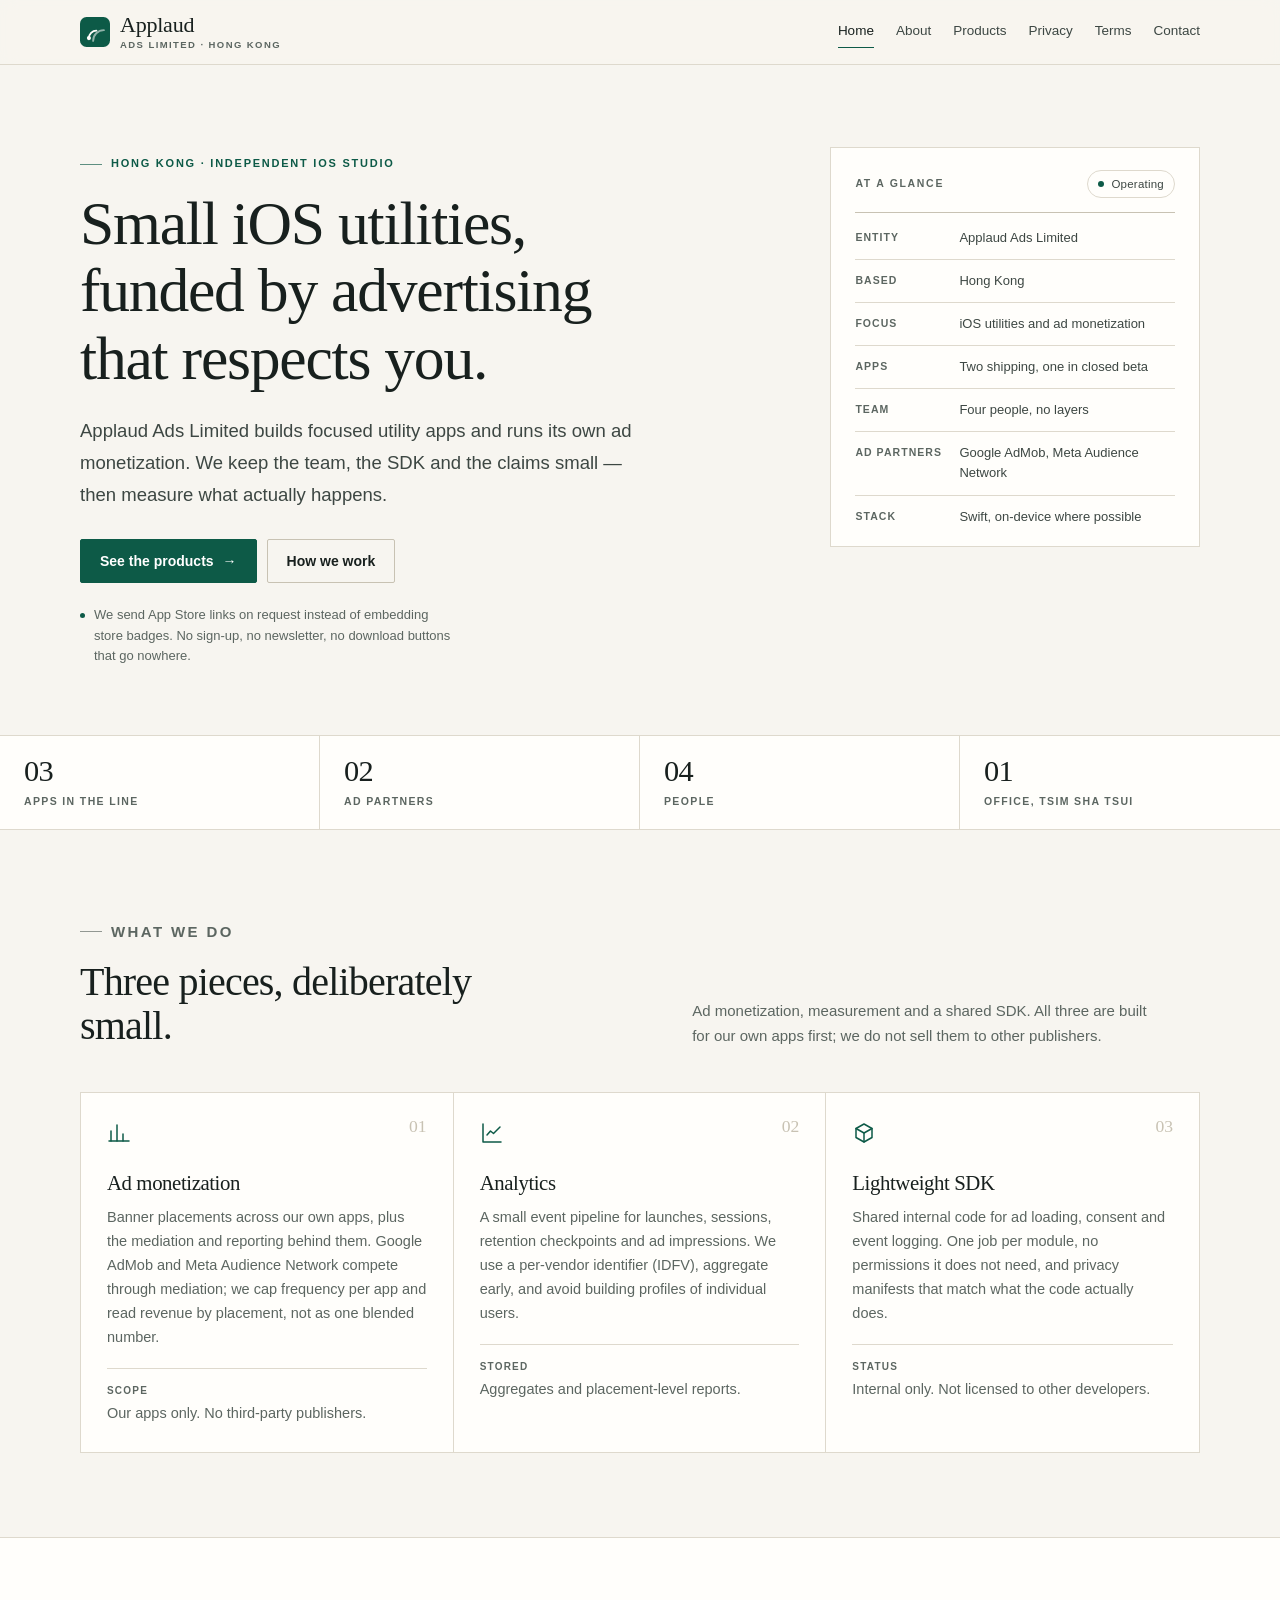
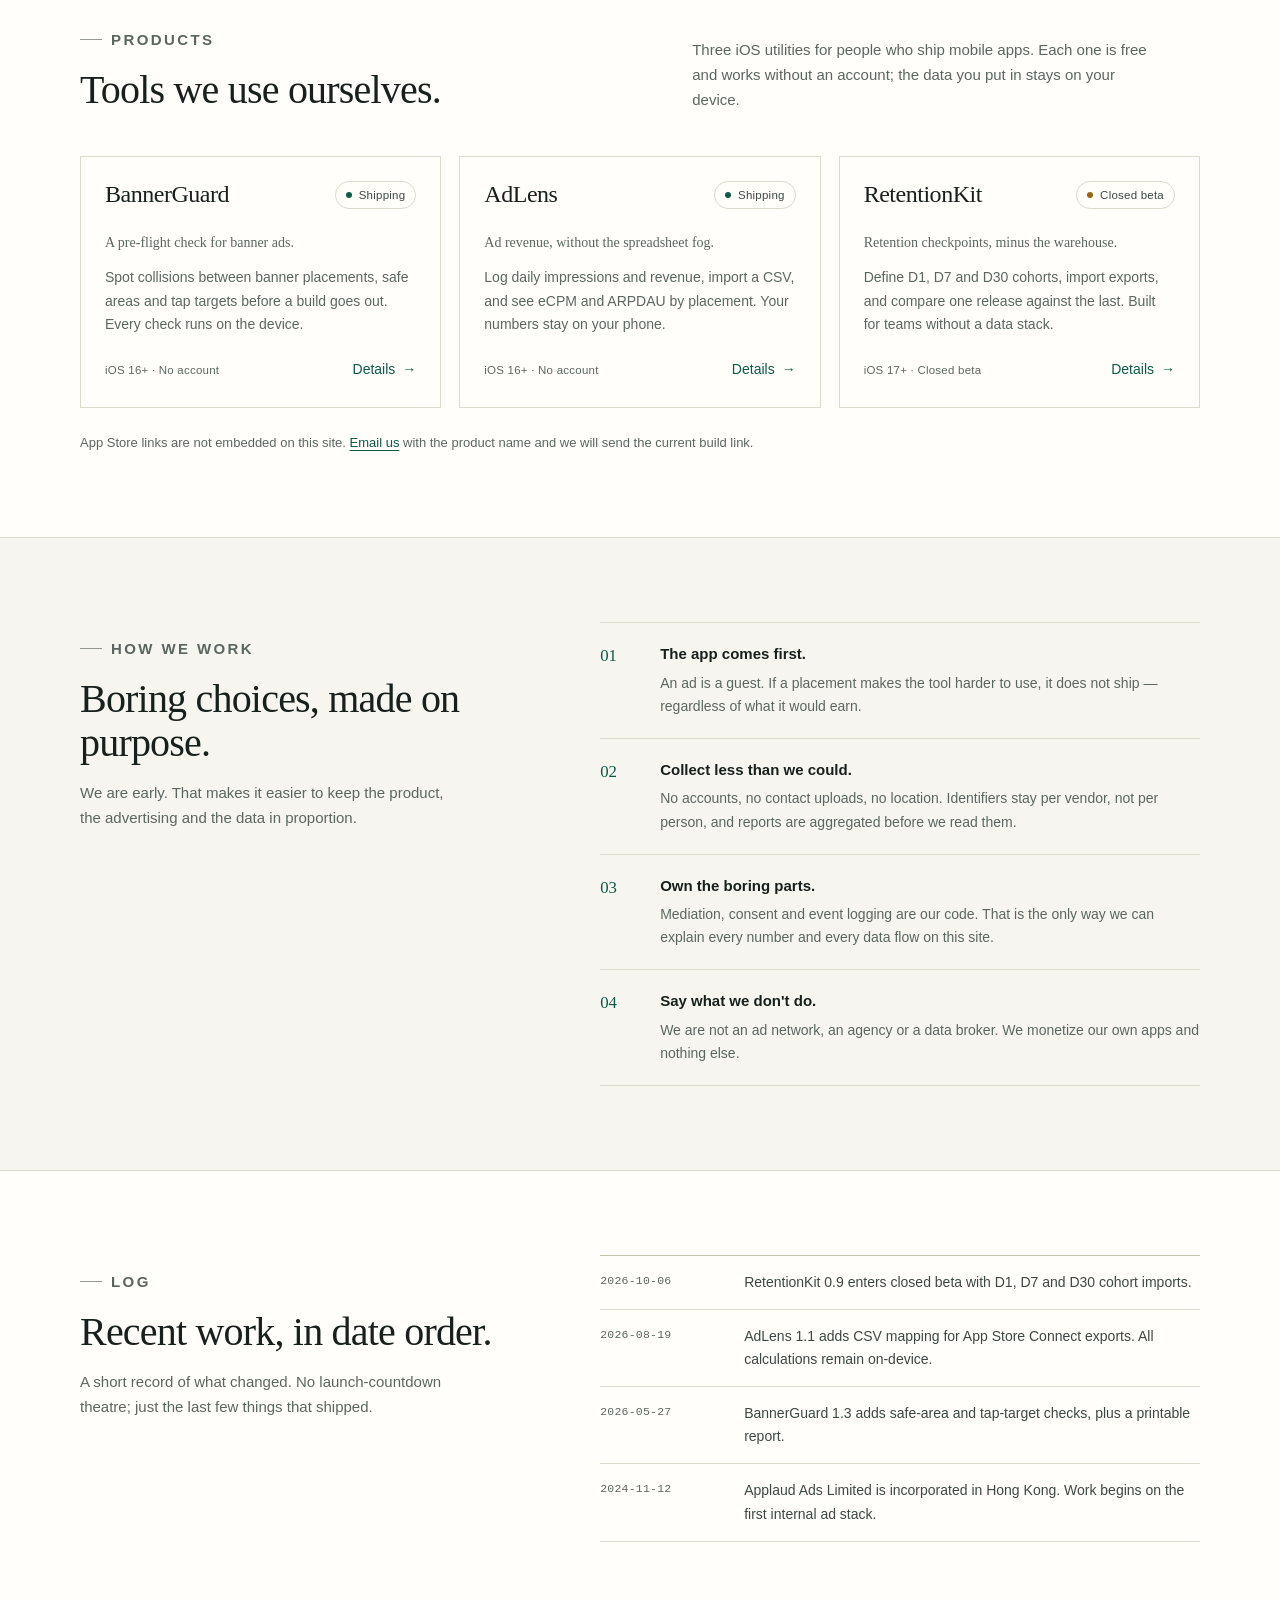
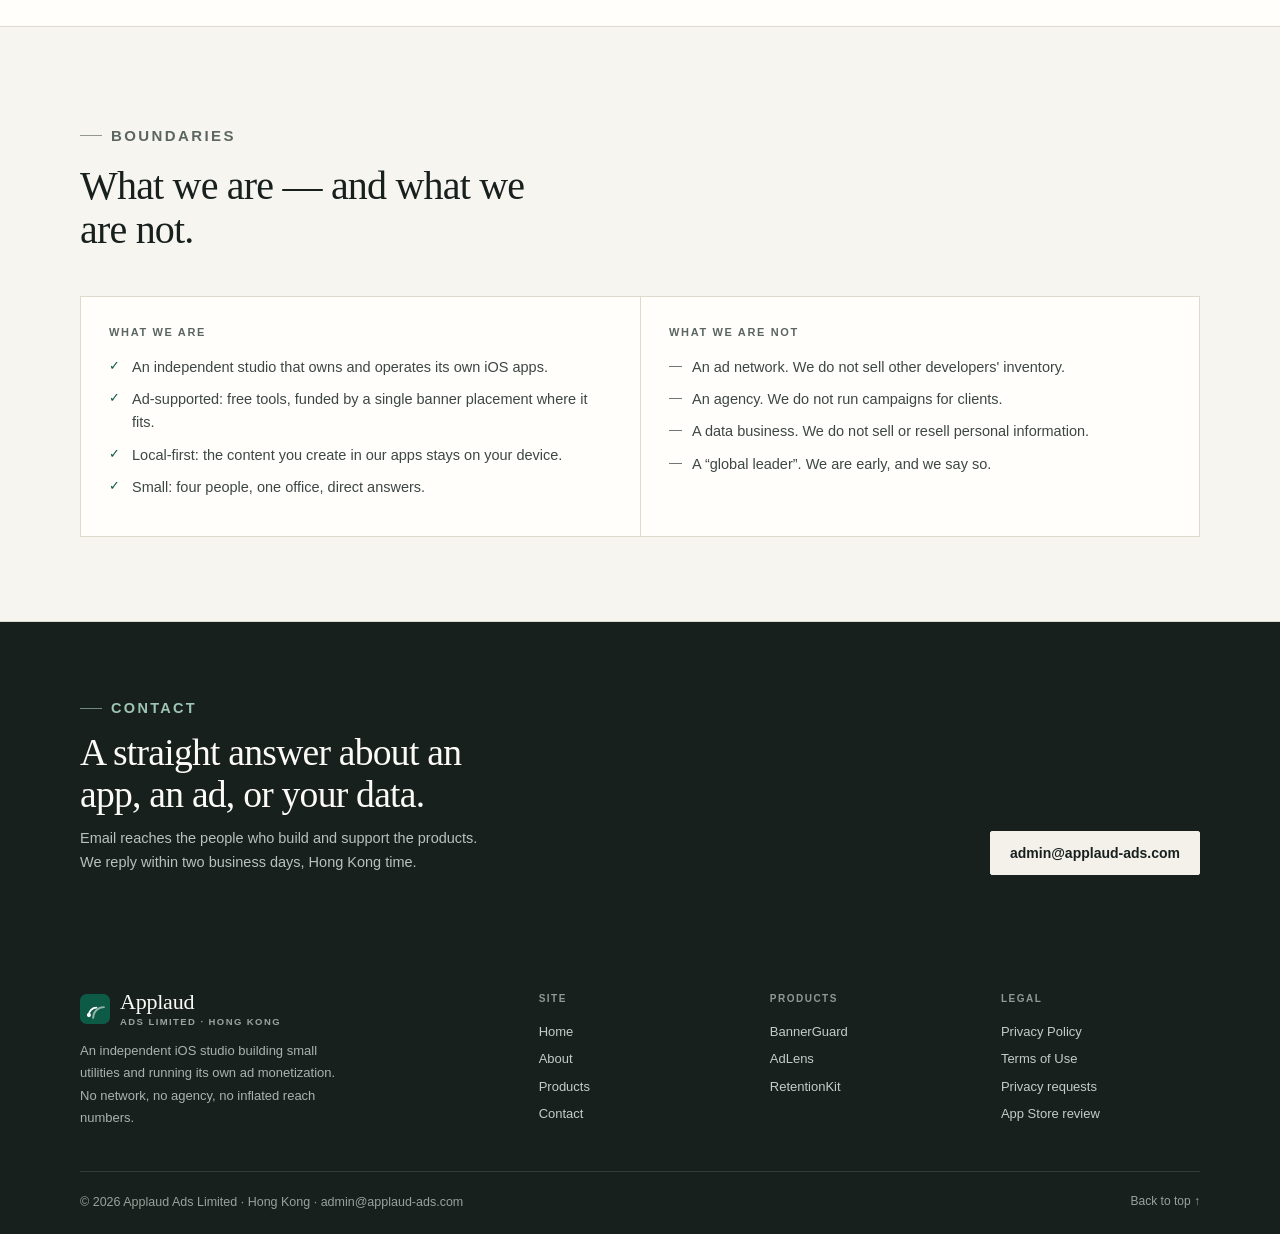
==== index.html @ 91d9319c "Add files via upload" ====
<!DOCTYPE html>
<html lang="en">
<head>
  <meta charset="utf-8">
  <meta name="viewport" content="width=device-width, initial-scale=1">
  <title>Applaud Ads Limited — Small iOS utilities, honest ad monetization</title>
  <meta name="description" content="Applaud Ads Limited is an independent iOS studio in Hong Kong. We build lightweight utility apps and run our own ad monetization with Google AdMob and Meta Audience Network.">
  <meta name="theme-color" content="#f7f5f0">
  <meta property="og:type" content="website">
  <meta property="og:site_name" content="Applaud Ads Limited">
  <meta property="og:title" content="Applaud Ads Limited — Small iOS utilities, honest ad monetization">
  <meta property="og:description" content="An independent iOS studio in Hong Kong. Small utility apps, our own ad stack, and claims we can back up.">
  <link rel="icon" href="assets/mark.svg" type="image/svg+xml">
  <link rel="stylesheet" href="assets/styles.css?v=20261018">
</head>
<body id="top">
  <a class="skip-link" href="#main">Skip to content</a>

  <header class="site-header">
    <div class="container header-inner">
      <a class="brand" href="index.html">
        <img src="assets/mark.svg" alt="" width="30" height="30">
        <span>
          <span class="brand-name">Applaud</span>
          <span class="brand-sub">Ads Limited · Hong Kong</span>
        </span>
      </a>
      <nav class="site-nav" aria-label="Primary">
        <a href="index.html" aria-current="page">Home</a>
        <a href="about.html">About</a>
        <a href="products.html">Products</a>
        <a href="privacy.html">Privacy</a>
        <a href="terms.html">Terms</a>
        <a href="contact.html">Contact</a>
      </nav>
    </div>
  </header>

  <main id="main">
    <section class="hero">
      <div class="container hero-grid">
        <div>
          <p class="eyebrow">Hong Kong · Independent iOS studio</p>
          <h1>Small iOS utilities, funded by advertising that respects you.</h1>
          <p class="lead">Applaud Ads Limited builds focused utility apps and runs its own ad monetization. We keep the team, the SDK and the claims small — then measure what actually happens.</p>
          <div class="btn-row">
            <a class="btn" href="products.html">See the products <span aria-hidden="true">→</span></a>
            <a class="btn btn--ghost" href="#approach">How we work</a>
          </div>
          <p class="hero-note">We send App Store links on request instead of embedding store badges. No sign-up, no newsletter, no download buttons that go nowhere.</p>
        </div>

        <aside class="fact-card" aria-labelledby="glance-title">
          <div class="fact-card-title">
            <h2 id="glance-title">At a glance</h2>
            <span class="status">Operating</span>
          </div>
          <dl class="fact-list">
            <div class="fact-row">
              <dt>Entity</dt>
              <dd>Applaud Ads Limited</dd>
            </div>
            <div class="fact-row">
              <dt>Based</dt>
              <dd>Hong Kong</dd>
            </div>
            <div class="fact-row">
              <dt>Focus</dt>
              <dd>iOS utilities and ad monetization</dd>
            </div>
            <div class="fact-row">
              <dt>Apps</dt>
              <dd>Two shipping, one in closed beta</dd>
            </div>
            <div class="fact-row">
              <dt>Team</dt>
              <dd>Four people, no layers</dd>
            </div>
            <div class="fact-row">
              <dt>Ad partners</dt>
              <dd>Google AdMob, Meta Audience Network</dd>
            </div>
            <div class="fact-row">
              <dt>Stack</dt>
              <dd>Swift, on-device where possible</dd>
            </div>
          </dl>
        </aside>
      </div>
    </section>

    <div class="stat-strip" aria-label="Company numbers">
      <div class="stat">
        <b>03</b>
        <span>Apps in the line</span>
      </div>
      <div class="stat">
        <b>02</b>
        <span>Ad partners</span>
      </div>
      <div class="stat">
        <b>04</b>
        <span>People</span>
      </div>
      <div class="stat">
        <b>01</b>
        <span>Office, Tsim Sha Tsui</span>
      </div>
    </div>

    <section class="section" id="what-we-do">
      <div class="container">
        <div class="section-head">
          <div>
            <p class="eyebrow">What we do</p>
            <h2>Three pieces, deliberately small.</h2>
          </div>
          <p>Ad monetization, measurement and a shared SDK. All three are built for our own apps first; we do not sell them to other publishers.</p>
        </div>

        <div class="card-grid">
          <article class="feature">
            <span class="feature-index" aria-hidden="true">01</span>
            <svg class="icon" viewBox="0 0 24 24" fill="none" stroke="currentColor" stroke-width="1.5" stroke-linecap="round" stroke-linejoin="round" aria-hidden="true">
              <path d="M4 20V10"></path>
              <path d="M10 20V4"></path>
              <path d="M16 20v-7"></path>
              <path d="M2 20h20"></path>
            </svg>
            <h3>Ad monetization</h3>
            <p>Banner placements across our own apps, plus the mediation and reporting behind them. Google AdMob and Meta Audience Network compete through mediation; we cap frequency per app and read revenue by placement, not as one blended number.</p>
            <p class="feature-meta"><span>Scope</span>Our apps only. No third-party publishers.</p>
          </article>

          <article class="feature">
            <span class="feature-index" aria-hidden="true">02</span>
            <svg class="icon" viewBox="0 0 24 24" fill="none" stroke="currentColor" stroke-width="1.5" stroke-linecap="round" stroke-linejoin="round" aria-hidden="true">
              <path d="M3 3v18h18"></path>
              <path d="m7 14 3.5-4 3 2.5L20 6"></path>
            </svg>
            <h3>Analytics</h3>
            <p>A small event pipeline for launches, sessions, retention checkpoints and ad impressions. We use a per-vendor identifier (IDFV), aggregate early, and avoid building profiles of individual users.</p>
            <p class="feature-meta"><span>Stored</span>Aggregates and placement-level reports.</p>
          </article>

          <article class="feature">
            <span class="feature-index" aria-hidden="true">03</span>
            <svg class="icon" viewBox="0 0 24 24" fill="none" stroke="currentColor" stroke-width="1.5" stroke-linecap="round" stroke-linejoin="round" aria-hidden="true">
              <path d="m12 3 8 4.5v9L12 21l-8-4.5v-9L12 3Z"></path>
              <path d="m4 7.5 8 4.5 8-4.5"></path>
              <path d="M12 12v9"></path>
            </svg>
            <h3>Lightweight SDK</h3>
            <p>Shared internal code for ad loading, consent and event logging. One job per module, no permissions it does not need, and privacy manifests that match what the code actually does.</p>
            <p class="feature-meta"><span>Status</span>Internal only. Not licensed to other developers.</p>
          </article>
        </div>
      </div>
    </section>

    <section class="section section--surface" id="products">
      <div class="container">
        <div class="section-head">
          <div>
            <p class="eyebrow">Products</p>
            <h2>Tools we use ourselves.</h2>
          </div>
          <p>Three iOS utilities for people who ship mobile apps. Each one is free and works without an account; the data you put in stays on your device.</p>
        </div>

        <div class="product-grid">
          <article class="product-card">
            <div class="product-top">
              <h3 class="product-name">BannerGuard</h3>
              <span class="status">Shipping</span>
            </div>
            <p class="product-tagline">A pre-flight check for banner ads.</p>
            <p>Spot collisions between banner placements, safe areas and tap targets before a build goes out. Every check runs on the device.</p>
            <div class="product-foot">
              <span class="product-spec">iOS 16+ · No account</span>
              <a class="text-link text-link--plain" href="products.html#banner-guard">Details</a>
            </div>
          </article>

          <article class="product-card">
            <div class="product-top">
              <h3 class="product-name">AdLens</h3>
              <span class="status">Shipping</span>
            </div>
            <p class="product-tagline">Ad revenue, without the spreadsheet fog.</p>
            <p>Log daily impressions and revenue, import a CSV, and see eCPM and ARPDAU by placement. Your numbers stay on your phone.</p>
            <div class="product-foot">
              <span class="product-spec">iOS 16+ · No account</span>
              <a class="text-link text-link--plain" href="products.html#adlens">Details</a>
            </div>
          </article>

          <article class="product-card">
            <div class="product-top">
              <h3 class="product-name">RetentionKit</h3>
              <span class="status status--warm">Closed beta</span>
            </div>
            <p class="product-tagline">Retention checkpoints, minus the warehouse.</p>
            <p>Define D1, D7 and D30 cohorts, import exports, and compare one release against the last. Built for teams without a data stack.</p>
            <div class="product-foot">
              <span class="product-spec">iOS 17+ · Closed beta</span>
              <a class="text-link text-link--plain" href="products.html#retentionkit">Details</a>
            </div>
          </article>
        </div>

        <p class="small muted mt-24">App Store links are not embedded on this site. <a href="contact.html">Email us</a> with the product name and we will send the current build link.</p>
      </div>
    </section>

    <section class="section" id="approach">
      <div class="container split">
        <div class="split-head">
          <p class="eyebrow">How we work</p>
          <h2>Boring choices, made on purpose.</h2>
          <p>We are early. That makes it easier to keep the product, the advertising and the data in proportion.</p>
        </div>

        <div>
          <div class="principle">
            <span class="principle-num" aria-hidden="true">01</span>
            <div>
              <h3>The app comes first.</h3>
              <p>An ad is a guest. If a placement makes the tool harder to use, it does not ship — regardless of what it would earn.</p>
            </div>
          </div>
          <div class="principle">
            <span class="principle-num" aria-hidden="true">02</span>
            <div>
              <h3>Collect less than we could.</h3>
              <p>No accounts, no contact uploads, no location. Identifiers stay per vendor, not per person, and reports are aggregated before we read them.</p>
            </div>
          </div>
          <div class="principle">
            <span class="principle-num" aria-hidden="true">03</span>
            <div>
              <h3>Own the boring parts.</h3>
              <p>Mediation, consent and event logging are our code. That is the only way we can explain every number and every data flow on this site.</p>
            </div>
          </div>
          <div class="principle">
            <span class="principle-num" aria-hidden="true">04</span>
            <div>
              <h3>Say what we don't do.</h3>
              <p>We are not an ad network, an agency or a data broker. We monetize our own apps and nothing else.</p>
            </div>
          </div>
        </div>
      </div>
    </section>

    <section class="section section--surface" id="log">
      <div class="container split">
        <div class="split-head">
          <p class="eyebrow">Log</p>
          <h2>Recent work, in date order.</h2>
          <p>A short record of what changed. No launch-countdown theatre; just the last few things that shipped.</p>
        </div>

        <div class="log">
          <div class="log-row">
            <span class="log-date">2026-10-06</span>
            <p>RetentionKit 0.9 enters closed beta with D1, D7 and D30 cohort imports.</p>
          </div>
          <div class="log-row">
            <span class="log-date">2026-08-19</span>
            <p>AdLens 1.1 adds CSV mapping for App Store Connect exports. All calculations remain on-device.</p>
          </div>
          <div class="log-row">
            <span class="log-date">2026-05-27</span>
            <p>BannerGuard 1.3 adds safe-area and tap-target checks, plus a printable report.</p>
          </div>
          <div class="log-row">
            <span class="log-date">2024-11-12</span>
            <p>Applaud Ads Limited is incorporated in Hong Kong. Work begins on the first internal ad stack.</p>
          </div>
        </div>
      </div>
    </section>

    <section class="section">
      <div class="container">
        <div class="section-head section-head--stack">
          <div>
            <p class="eyebrow">Boundaries</p>
            <h2>What we are — and what we are not.</h2>
          </div>
        </div>

        <div class="contrast">
          <div>
            <h2>What we are</h2>
            <ul class="check-list check-list--yes">
              <li>An independent studio that owns and operates its own iOS apps.</li>
              <li>Ad-supported: free tools, funded by a single banner placement where it fits.</li>
              <li>Local-first: the content you create in our apps stays on your device.</li>
              <li>Small: four people, one office, direct answers.</li>
            </ul>
          </div>
          <div>
            <h2>What we are not</h2>
            <ul class="check-list check-list--no">
              <li>An ad network. We do not sell other developers' inventory.</li>
              <li>An agency. We do not run campaigns for clients.</li>
              <li>A data business. We do not sell or resell personal information.</li>
              <li>A “global leader”. We are early, and we say so.</li>
            </ul>
          </div>
        </div>
      </div>
    </section>

    <section class="cta-band">
      <div class="container cta-band-inner">
        <div>
          <p class="eyebrow">Contact</p>
          <h2>A straight answer about an app, an ad, or your data.</h2>
          <p>Email reaches the people who build and support the products. We reply within two business days, Hong Kong time.</p>
        </div>
        <div class="btn-row">
          <a class="btn" href="mailto:admin@applaud-ads.com">admin@applaud-ads.com</a>
        </div>
      </div>
    </section>
  </main>

  <footer class="site-footer">
    <div class="container">
      <div class="footer-grid">
        <div class="footer-brand">
          <a class="brand" href="index.html">
            <img src="assets/mark.svg" alt="" width="30" height="30">
            <span>
              <span class="brand-name">Applaud</span>
              <span class="brand-sub">Ads Limited · Hong Kong</span>
            </span>
          </a>
          <p>An independent iOS studio building small utilities and running its own ad monetization. No network, no agency, no inflated reach numbers.</p>
        </div>
        <div class="footer-col">
          <h2>Site</h2>
          <a href="index.html">Home</a>
          <a href="about.html">About</a>
          <a href="products.html">Products</a>
          <a href="contact.html">Contact</a>
        </div>
        <div class="footer-col">
          <h2>Products</h2>
          <a href="products.html#banner-guard">BannerGuard</a>
          <a href="products.html#adlens">AdLens</a>
          <a href="products.html#retentionkit">RetentionKit</a>
        </div>
        <div class="footer-col">
          <h2>Legal</h2>
          <a href="privacy.html">Privacy Policy</a>
          <a href="terms.html">Terms of Use</a>
          <a href="contact.html#privacy-requests">Privacy requests</a>
          <a href="contact.html#app-review">App Store review</a>
        </div>
      </div>
      <div class="footer-bottom">
        <p>© 2026 Applaud Ads Limited · Hong Kong · admin@applaud-ads.com</p>
        <a class="back-top" href="#top">Back to top</a>
      </div>
    </div>
  </footer>
</body>
</html>
---- assets/styles.css ----
/* ==========================================================================
   Applaud Ads Limited — static site stylesheet
   Plain CSS. No framework, no JavaScript, no external requests.
   Light editorial theme: warm paper, ink text, one green accent.
   ========================================================================== */

:root {
  --paper: #f7f5f0;
  --paper-2: #efebe2;
  --surface: #fffefb;
  --ink: #18201e;
  --ink-2: #3d4743;
  --muted: #5c6661;
  --line: #ded9cd;
  --line-strong: #c8c2b3;
  --accent: #0d5a47;
  --accent-deep: #08402f;
  --accent-wash: #e8f0eb;
  --warm: #9a6414;
  --max: 1120px;
  --sans: ui-sans-serif, -apple-system, BlinkMacSystemFont, "Segoe UI", Roboto,
    "Helvetica Neue", Arial, "Noto Sans", sans-serif;
  --serif: "Iowan Old Style", "Palatino Linotype", Palatino, "Book Antiqua",
    Georgia, "Times New Roman", serif;
}

*,
*::before,
*::after {
  box-sizing: border-box;
}

html {
  scroll-behavior: smooth;
  -webkit-text-size-adjust: 100%;
  color-scheme: light;
}

body {
  margin: 0;
  background: var(--paper);
  color: var(--ink);
  font-family: var(--sans);
  font-size: 16px;
  line-height: 1.65;
  -webkit-font-smoothing: antialiased;
  -moz-osx-font-smoothing: grayscale;
}

::selection {
  background: var(--accent);
  color: #fff;
}

img,
svg {
  max-width: 100%;
}

h1,
h2,
h3,
h4 {
  font-family: var(--serif);
  font-weight: 400;
  letter-spacing: -0.02em;
  line-height: 1.1;
  margin: 0;
}

h1 {
  font-size: clamp(2.35rem, 5.2vw, 3.85rem);
  max-width: 18ch;
}

h2 {
  font-size: clamp(1.7rem, 3.2vw, 2.5rem);
  max-width: 24ch;
}

h3 {
  font-size: 1.3rem;
  line-height: 1.3;
}

h4 {
  font-size: 1.05rem;
  line-height: 1.4;
}

p {
  margin: 0;
}

a {
  color: var(--accent);
  text-decoration-thickness: 1px;
  text-underline-offset: 3px;
}

a:hover {
  color: var(--accent-deep);
}

ul,
ol {
  margin: 0;
  padding: 0;
}

address {
  font-style: normal;
}

:focus-visible {
  outline: 2px solid var(--accent);
  outline-offset: 3px;
  border-radius: 2px;
}

[id] {
  scroll-margin-top: 96px;
}

/* Layout ------------------------------------------------------------------ */

.container {
  width: min(calc(100% - 40px), var(--max));
  margin-inline: auto;
}

.narrow {
  max-width: 760px;
}

.section {
  padding-block: clamp(48px, 7vw, 84px);
  border-bottom: 1px solid var(--line);
}

.section--flush {
  padding-block: 0;
}

.section--surface {
  background: var(--surface);
}

.section--wash {
  background: var(--accent-wash);
}

.section-head {
  display: grid;
  grid-template-columns: minmax(0, 1fr) minmax(0, 0.9fr);
  gap: 24px 48px;
  align-items: end;
  margin-bottom: clamp(28px, 4vw, 44px);
}

.section-head p {
  color: var(--muted);
  font-size: 15px;
  max-width: 56ch;
}

.section-head--stack {
  display: block;
}

.section-head--stack p {
  margin-top: 14px;
}

.eyebrow {
  display: inline-flex;
  align-items: center;
  gap: 9px;
  margin-bottom: 18px;
  color: var(--accent);
  font-family: var(--sans);
  font-size: 11px;
  font-weight: 600;
  letter-spacing: 0.16em;
  line-height: 1.4;
  text-transform: uppercase;
}

.eyebrow::before {
  content: "";
  width: 22px;
  height: 1px;
  background: currentColor;
  opacity: 0.65;
  flex: none;
}

.lead {
  font-size: clamp(1.02rem, 1.6vw, 1.16rem);
  line-height: 1.72;
  color: var(--ink-2);
}

.muted {
  color: var(--muted);
}

.small {
  font-size: 13px;
}

.mono {
  font-family: ui-monospace, SFMono-Regular, "SF Mono", Consolas,
    "Liberation Mono", monospace;
  font-size: 0.92em;
}

.skip-link {
  position: absolute;
  left: 16px;
  top: -60px;
  z-index: 100;
  padding: 10px 14px;
  background: var(--ink);
  color: #fff;
  font-size: 13px;
  text-decoration: none;
  transition: top 0.15s ease;
}

.skip-link:focus {
  top: 12px;
  color: #fff;
}

/* Buttons & links --------------------------------------------------------- */

.btn {
  display: inline-flex;
  align-items: center;
  justify-content: center;
  gap: 9px;
  min-height: 44px;
  padding: 10px 19px;
  border: 1px solid var(--accent);
  border-radius: 2px;
  background: var(--accent);
  color: #fff;
  font-size: 14px;
  font-weight: 600;
  line-height: 1.3;
  text-decoration: none;
  transition: background 0.18s ease, border-color 0.18s ease,
    color 0.18s ease;
}

.btn:hover {
  background: var(--accent-deep);
  border-color: var(--accent-deep);
  color: #fff;
}

.btn--ghost {
  background: transparent;
  border-color: var(--line-strong);
  color: var(--ink);
}

.btn--ghost:hover {
  background: var(--surface);
  border-color: var(--ink);
  color: var(--ink);
}

.btn-row {
  display: flex;
  flex-wrap: wrap;
  gap: 10px;
}

.text-link {
  display: inline-flex;
  align-items: center;
  gap: 7px;
  font-size: 14px;
  font-weight: 600;
  text-decoration: none;
  border-bottom: 1px solid color-mix(in srgb, var(--accent) 35%, transparent);
  padding-bottom: 2px;
}

.text-link::after {
  content: "\2192";
  transition: transform 0.18s ease;
}

.text-link:hover::after {
  transform: translateX(3px);
}

.text-link--plain {
  border-bottom: 0;
  font-weight: 500;
}

/* Header ------------------------------------------------------------------ */

.site-header {
  position: sticky;
  top: 0;
  z-index: 50;
  background: rgba(247, 245, 240, 0.96);
  border-bottom: 1px solid var(--line);
}

@supports (backdrop-filter: blur(8px)) {
  .site-header {
    background: rgba(247, 245, 240, 0.88);
    backdrop-filter: saturate(140%) blur(8px);
  }
}

.header-inner {
  display: flex;
  align-items: center;
  justify-content: space-between;
  gap: 24px;
  padding-block: 14px;
}

.brand {
  display: inline-flex;
  align-items: center;
  gap: 10px;
  color: var(--ink);
  text-decoration: none;
  flex: none;
}

.brand:hover {
  color: var(--ink);
}

.brand img {
  display: block;
  width: 30px;
  height: 30px;
}

.brand-name {
  display: block;
  font-family: var(--serif);
  font-size: 22px;
  letter-spacing: -0.01em;
  line-height: 1;
}

.brand-sub {
  display: block;
  margin-top: 4px;
  color: var(--muted);
  font-size: 9.5px;
  font-weight: 600;
  letter-spacing: 0.15em;
  line-height: 1;
  text-transform: uppercase;
}

.site-nav {
  display: flex;
  flex-wrap: wrap;
  justify-content: flex-end;
  gap: 2px 22px;
}

.site-nav a {
  padding: 6px 0;
  border-bottom: 1px solid transparent;
  color: var(--ink-2);
  font-size: 13.5px;
  line-height: 1.4;
  text-decoration: none;
}

.site-nav a:hover {
  color: var(--accent);
}

.site-nav a[aria-current="page"] {
  color: var(--ink);
  border-bottom-color: var(--accent);
}

/* Hero -------------------------------------------------------------------- */

.hero {
  padding-block: clamp(46px, 7vw, 82px) clamp(40px, 6vw, 68px);
}

.hero-grid {
  display: grid;
  grid-template-columns: minmax(0, 1.3fr) minmax(280px, 0.7fr);
  gap: clamp(32px, 5vw, 72px);
  align-items: start;
}

.hero h1 {
  margin-bottom: 22px;
}

.hero .lead {
  max-width: 54ch;
  margin-bottom: 28px;
}

.hero-note {
  display: flex;
  align-items: flex-start;
  gap: 9px;
  max-width: 52ch;
  margin-top: 22px;
  color: var(--muted);
  font-size: 13px;
  line-height: 1.6;
}

.hero-note::before {
  content: "";
  flex: none;
  width: 5px;
  height: 5px;
  margin-top: 8px;
  border-radius: 50%;
  background: var(--accent);
}

.status {
  display: inline-flex;
  align-items: center;
  gap: 7px;
  padding: 5px 10px;
  border: 1px solid var(--line);
  border-radius: 999px;
  background: var(--surface);
  color: var(--ink-2);
  font-size: 11.5px;
  font-weight: 500;
  letter-spacing: 0.02em;
  line-height: 1.4;
  white-space: nowrap;
}

.status::before {
  content: "";
  width: 6px;
  height: 6px;
  border-radius: 50%;
  background: var(--accent);
}

.status--warm::before {
  background: var(--warm);
}

/* Fact sheet -------------------------------------------------------------- */

.fact-card {
  border: 1px solid var(--line);
  background: var(--surface);
  padding: 22px 24px 8px;
}

.fact-card-title {
  display: flex;
  align-items: center;
  justify-content: space-between;
  gap: 12px;
  margin-bottom: 4px;
  padding-bottom: 14px;
  border-bottom: 1px solid var(--line-strong);
}

.fact-card-title h2 {
  font-family: var(--sans);
  font-size: 10.5px;
  font-weight: 600;
  letter-spacing: 0.16em;
  line-height: 1.4;
  text-transform: uppercase;
  color: var(--muted);
}

.fact-list {
  margin: 0;
}

.fact-row {
  display: grid;
  grid-template-columns: 92px minmax(0, 1fr);
  gap: 12px;
  padding: 11px 0;
  border-bottom: 1px solid var(--line);
  font-size: 13px;
  line-height: 1.55;
}

.fact-row:last-child {
  border-bottom: 0;
}

.fact-row dt {
  color: var(--muted);
  font-size: 10.5px;
  font-weight: 600;
  letter-spacing: 0.1em;
  line-height: 1.9;
  text-transform: uppercase;
}

.fact-row dd {
  margin: 0;
  color: var(--ink-2);
}

/* Stat strip -------------------------------------------------------------- */

.stat-strip {
  display: grid;
  grid-template-columns: repeat(4, minmax(0, 1fr));
  background: var(--surface);
  border-block: 1px solid var(--line);
}

.stat {
  padding: 20px 24px;
  border-right: 1px solid var(--line);
}

.stat:last-child {
  border-right: 0;
}

.stat b {
  display: block;
  font-family: var(--serif);
  font-size: 1.9rem;
  font-weight: 400;
  letter-spacing: -0.02em;
  line-height: 1;
}

.stat span {
  display: block;
  margin-top: 7px;
  color: var(--muted);
  font-size: 10.5px;
  font-weight: 600;
  letter-spacing: 0.13em;
  line-height: 1.5;
  text-transform: uppercase;
}

/* Feature cards ----------------------------------------------------------- */

.card-grid {
  display: grid;
  grid-template-columns: repeat(3, minmax(0, 1fr));
  border: 1px solid var(--line);
  background: var(--surface);
}

.feature {
  position: relative;
  display: flex;
  flex-direction: column;
  padding: 28px 26px 26px;
  border-right: 1px solid var(--line);
}

.feature:last-child {
  border-right: 0;
}

.feature-index {
  position: absolute;
  top: 25px;
  right: 26px;
  color: var(--line-strong);
  font-family: var(--serif);
  font-size: 1.1rem;
  line-height: 1;
}

.icon {
  display: block;
  width: 24px;
  height: 24px;
  margin-bottom: 24px;
  color: var(--accent);
}

.feature h3 {
  margin-bottom: 10px;
}

.feature p {
  color: var(--muted);
  font-size: 14.5px;
  line-height: 1.65;
}

.feature-meta {
  margin-top: 18px;
  padding-top: 14px;
  border-top: 1px solid var(--line);
  color: var(--ink-2);
  font-size: 12.5px;
  line-height: 1.6;
}

.feature-meta span {
  display: block;
  margin-bottom: 3px;
  color: var(--muted);
  font-size: 10px;
  font-weight: 600;
  letter-spacing: 0.12em;
  text-transform: uppercase;
}

/* Product cards ----------------------------------------------------------- */

.product-grid {
  display: grid;
  grid-template-columns: repeat(3, minmax(0, 1fr));
  gap: 18px;
}

.product-card {
  display: flex;
  flex-direction: column;
  padding: 24px;
  border: 1px solid var(--line);
  background: var(--surface);
  transition: border-color 0.18s ease, transform 0.18s ease;
}

.product-card:hover {
  border-color: var(--line-strong);
  transform: translateY(-2px);
}

.product-top {
  display: flex;
  align-items: flex-start;
  justify-content: space-between;
  gap: 10px;
  margin-bottom: 22px;
}

.product-name {
  font-family: var(--serif);
  font-size: 1.5rem;
  line-height: 1.1;
}

.product-tagline {
  margin-bottom: 12px;
  font-family: var(--serif);
  font-size: 1.12rem;
  line-height: 1.35;
  color: var(--ink);
}

.product-card p {
  color: var(--muted);
  font-size: 14px;
  line-height: 1.65;
}

.product-foot {
  display: flex;
  align-items: center;
  justify-content: space-between;
  gap: 12px;
  margin-top: auto;
  padding-top: 22px;
}

.product-spec {
  color: var(--muted);
  font-size: 11.5px;
  letter-spacing: 0.02em;
}

/* Split / principles ------------------------------------------------------ */

.split {
  display: grid;
  grid-template-columns: minmax(0, 0.85fr) minmax(0, 1.15fr);
  gap: clamp(32px, 6vw, 80px);
  align-items: start;
}

.split-head p {
  margin-top: 16px;
  color: var(--muted);
  font-size: 15px;
  max-width: 44ch;
}

.principle {
  display: grid;
  grid-template-columns: 42px minmax(0, 1fr);
  gap: 18px;
  padding: 20px 0;
  border-top: 1px solid var(--line);
}

.principle:last-child {
  border-bottom: 1px solid var(--line);
}

.principle-num {
  color: var(--accent);
  font-family: var(--serif);
  font-size: 1.05rem;
  line-height: 1.5;
}

.principle h3 {
  margin-bottom: 6px;
  font-family: var(--sans);
  font-size: 15px;
  font-weight: 650;
  letter-spacing: 0;
  line-height: 1.5;
}

.principle p {
  color: var(--muted);
  font-size: 14px;
  line-height: 1.65;
}

/* Log --------------------------------------------------------------------- */

.log {
  border-top: 1px solid var(--line-strong);
}

.log-row {
  display: grid;
  grid-template-columns: 120px minmax(0, 1fr);
  gap: 24px;
  padding: 15px 0;
  border-bottom: 1px solid var(--line);
}

.log-date {
  color: var(--muted);
  font-family: ui-monospace, SFMono-Regular, Consolas, monospace;
  font-size: 11.5px;
  letter-spacing: 0.02em;
  line-height: 1.8;
}

.log-row p {
  color: var(--ink-2);
  font-size: 14px;
}

/* Contrast (what we are / not) ------------------------------------------- */

.contrast {
  display: grid;
  grid-template-columns: 1fr 1fr;
  border: 1px solid var(--line);
  background: var(--surface);
}

.contrast > div {
  padding: 28px;
}

.contrast > div + div {
  border-left: 1px solid var(--line);
}

.contrast h2 {
  margin-bottom: 16px;
  font-family: var(--sans);
  font-size: 11px;
  font-weight: 600;
  letter-spacing: 0.15em;
  line-height: 1.4;
  text-transform: uppercase;
  color: var(--muted);
}

.check-list {
  list-style: none;
}

.check-list li {
  position: relative;
  margin: 9px 0;
  padding-left: 23px;
  color: var(--ink-2);
  font-size: 14.5px;
  line-height: 1.6;
}

.check-list li::before {
  position: absolute;
  left: 0;
  top: 0;
  color: var(--accent);
  font-size: 13px;
}

.check-list--yes li::before {
  content: "\2713";
}

.check-list--no li::before {
  content: "\2014";
  color: var(--muted);
}

/* CTA band ---------------------------------------------------------------- */

.cta-band {
  background: var(--ink);
  color: #e7e9e5;
  padding-block: clamp(40px, 6vw, 64px);
}

.cta-band-inner {
  display: flex;
  flex-wrap: wrap;
  align-items: flex-end;
  justify-content: space-between;
  gap: 28px;
}

.cta-band .eyebrow {
  color: #9dc5b5;
  margin-bottom: 14px;
}

.cta-band h2 {
  max-width: 22ch;
  color: #fbfaf6;
  font-size: clamp(1.65rem, 3vw, 2.35rem);
}

.cta-band p {
  max-width: 50ch;
  margin-top: 12px;
  color: #b8c1bc;
  font-size: 14.5px;
}

.cta-band .btn {
  border-color: #f3f1ea;
  background: #f3f1ea;
  color: var(--ink);
}

.cta-band .btn:hover {
  background: #fff;
  border-color: #fff;
  color: var(--ink);
}

/* Page hero --------------------------------------------------------------- */

.page-hero {
  padding-block: clamp(44px, 6.5vw, 74px) clamp(34px, 5vw, 54px);
  border-bottom: 1px solid var(--line);
}

.page-hero h1 {
  font-size: clamp(2.2rem, 4.6vw, 3.35rem);
  max-width: 20ch;
}

.page-hero .lead {
  max-width: 62ch;
  margin-top: 20px;
}

.page-hero-meta {
  display: flex;
  flex-wrap: wrap;
  align-items: center;
  gap: 10px 16px;
  margin-top: 24px;
  color: var(--muted);
  font-size: 12px;
}

.page-hero-meta .sep {
  color: var(--line-strong);
}

/* Product detail ---------------------------------------------------------- */

.product-block {
  padding-block: clamp(40px, 6vw, 64px);
  border-bottom: 1px solid var(--line);
}

.product-block:last-of-type {
  border-bottom: 0;
  padding-bottom: 0;
}

.product-head {
  display: grid;
  grid-template-columns: minmax(0, 1.15fr) minmax(280px, 0.85fr);
  gap: clamp(28px, 5vw, 64px);
  align-items: start;
}

.product-head h2 {
  margin: 4px 0 10px;
  font-size: clamp(2rem, 4vw, 2.9rem);
  max-width: none;
}

.product-head .lead {
  margin-bottom: 16px;
}

.product-body {
  margin-top: 8px;
  color: var(--muted);
  font-size: 14.5px;
  line-height: 1.7;
}

.tag-row {
  display: flex;
  flex-wrap: wrap;
  gap: 7px;
  margin-top: 20px;
}

.tag {
  padding: 4px 9px;
  border: 1px solid var(--line);
  border-radius: 2px;
  background: var(--paper);
  color: var(--muted);
  font-size: 10.5px;
  font-weight: 600;
  letter-spacing: 0.08em;
  line-height: 1.5;
  text-transform: uppercase;
}

.spec-panel {
  border: 1px solid var(--line);
  background: var(--surface);
  padding: 18px 22px 6px;
}

.spec-panel h3 {
  margin-bottom: 6px;
  font-family: var(--sans);
  font-size: 10.5px;
  font-weight: 600;
  letter-spacing: 0.15em;
  line-height: 1.5;
  text-transform: uppercase;
  color: var(--muted);
}

.spec-row {
  display: flex;
  align-items: baseline;
  justify-content: space-between;
  gap: 16px;
  padding: 9px 0;
  border-bottom: 1px solid var(--line);
  font-size: 13px;
  line-height: 1.55;
}

.spec-row:last-child {
  border-bottom: 0;
}

.spec-row dt {
  color: var(--muted);
}

.spec-row dd {
  margin: 0;
  text-align: right;
  color: var(--ink-2);
}

.detail-grid {
  display: grid;
  grid-template-columns: 1fr 1fr;
  gap: clamp(24px, 4vw, 56px);
  margin-top: clamp(28px, 4vw, 42px);
  padding-top: clamp(24px, 4vw, 34px);
  border-top: 1px solid var(--line);
}

.detail-grid h3 {
  margin-bottom: 12px;
  font-family: var(--sans);
  font-size: 11px;
  font-weight: 600;
  letter-spacing: 0.14em;
  line-height: 1.5;
  text-transform: uppercase;
  color: var(--muted);
}

.detail-grid p,
.detail-grid li {
  color: var(--ink-2);
  font-size: 14px;
  line-height: 1.7;
}

.detail-grid ul {
  list-style: none;
}

.detail-grid li {
  position: relative;
  margin: 7px 0;
  padding-left: 17px;
}

.detail-grid li::before {
  content: "";
  position: absolute;
  left: 0;
  top: 10px;
  width: 4px;
  height: 4px;
  border-radius: 50%;
  background: var(--accent);
}

/* Tables ------------------------------------------------------------------ */

.table-wrap {
  overflow-x: auto;
  border: 1px solid var(--line);
  background: var(--surface);
}

table.data {
  width: 100%;
  border-collapse: collapse;
  font-size: 13.5px;
  line-height: 1.6;
}

table.data caption {
  padding: 14px 16px;
  border-bottom: 1px solid var(--line);
  color: var(--muted);
  font-size: 12px;
  text-align: left;
  caption-side: top;
}

table.data th {
  padding: 11px 16px;
  border-bottom: 1px solid var(--line-strong);
  background: var(--paper-2);
  color: var(--muted);
  font-size: 10.5px;
  font-weight: 600;
  letter-spacing: 0.1em;
  text-align: left;
  text-transform: uppercase;
  vertical-align: bottom;
}

table.data td {
  padding: 13px 16px;
  border-bottom: 1px solid var(--line);
  color: var(--ink-2);
  vertical-align: top;
}

table.data tr:last-child td {
  border-bottom: 0;
}

table.data td strong {
  color: var(--ink);
  font-weight: 600;
}

table.data .nowrap {
  white-space: nowrap;
}

/* FAQ --------------------------------------------------------------------- */

.faq-list {
  border-top: 1px solid var(--line-strong);
}

details.faq {
  border-bottom: 1px solid var(--line);
}

details.faq summary {
  display: flex;
  align-items: flex-start;
  justify-content: space-between;
  gap: 24px;
  padding: 17px 0;
  color: var(--ink);
  cursor: pointer;
  font-size: 15px;
  font-weight: 600;
  line-height: 1.5;
  list-style: none;
}

details.faq summary::-webkit-details-marker {
  display: none;
}

details.faq summary::after {
  content: "+";
  flex: none;
  color: var(--accent);
  font-family: var(--sans);
  font-size: 19px;
  font-weight: 400;
  line-height: 1.2;
}

details.faq[open] summary::after {
  content: "\2212";
}

details.faq p {
  max-width: 72ch;
  padding: 0 0 20px;
  color: var(--muted);
  font-size: 14px;
  line-height: 1.7;
}

details.faq p + p {
  padding-top: 0;
  margin-top: -8px;
}

details.faq a {
  color: var(--accent);
}

/* Callouts, notes --------------------------------------------------------- */

.callout {
  margin-top: 20px;
  padding: 16px 18px;
  border-left: 3px solid var(--accent);
  background: var(--accent-wash);
  color: var(--ink-2);
  font-size: 14px;
  line-height: 1.7;
}

.callout strong {
  color: var(--ink);
}

.summary-box {
  margin-top: 26px;
  padding: 24px 26px;
  border: 1px solid var(--line);
  background: var(--surface);
}

.summary-box h2 {
  margin-bottom: 12px;
  font-family: var(--sans);
  font-size: 11px;
  font-weight: 600;
  letter-spacing: 0.15em;
  line-height: 1.5;
  text-transform: uppercase;
  color: var(--accent);
}

.summary-box ul {
  list-style: none;
}

.summary-box li {
  position: relative;
  margin: 7px 0;
  padding-left: 20px;
  color: var(--ink-2);
  font-size: 14px;
  line-height: 1.65;
}

.summary-box li::before {
  content: "";
  position: absolute;
  left: 0;
  top: 9px;
  width: 5px;
  height: 5px;
  border-radius: 50%;
  border: 1px solid var(--accent);
}

/* About ------------------------------------------------------------------- */

.about-grid {
  display: grid;
  grid-template-columns: minmax(0, 0.9fr) minmax(0, 1.1fr);
  gap: clamp(32px, 6vw, 80px);
  align-items: start;
}

.about-grid h2 {
  margin-bottom: 18px;
}

.about-grid p + p {
  margin-top: 14px;
}

.about-grid p {
  color: var(--ink-2);
  font-size: 15px;
  line-height: 1.75;
}

.company-card {
  border: 1px solid var(--line);
  background: var(--surface);
  padding: 6px 22px;
}

.company-card .spec-row {
  padding: 11px 0;
}

.role-grid {
  display: grid;
  grid-template-columns: repeat(2, minmax(0, 1fr));
  border: 1px solid var(--line);
  background: var(--surface);
}

.role {
  padding: 22px 24px;
  border-bottom: 1px solid var(--line);
}

.role:nth-child(odd) {
  border-right: 1px solid var(--line);
}

.role:nth-last-child(-n + 2) {
  border-bottom: 0;
}

.role h3 {
  margin-bottom: 5px;
  font-family: var(--sans);
  font-size: 14.5px;
  font-weight: 650;
  letter-spacing: 0;
}

.role p {
  color: var(--muted);
  font-size: 13px;
  line-height: 1.6;
}

.timeline {
  list-style: none;
}

.timeline li {
  display: grid;
  grid-template-columns: 120px minmax(0, 1fr);
  gap: 24px;
  padding: 20px 0;
  border-top: 1px solid var(--line);
}

.timeline li:last-child {
  border-bottom: 1px solid var(--line);
}

.timeline-year {
  color: var(--accent);
  font-family: var(--serif);
  font-size: 1.15rem;
  line-height: 1.4;
}

.timeline h3 {
  margin-bottom: 5px;
  font-family: var(--sans);
  font-size: 14.5px;
  font-weight: 650;
  letter-spacing: 0;
  line-height: 1.5;
}

.timeline p {
  color: var(--muted);
  font-size: 13.5px;
  line-height: 1.65;
}

/* Contact ----------------------------------------------------------------- */

.contact-grid {
  display: grid;
  grid-template-columns: minmax(0, 1.05fr) minmax(0, 0.95fr);
  border: 1px solid var(--line);
  background: var(--surface);
}

.contact-main,
.contact-side {
  padding: clamp(24px, 4vw, 36px);
}

.contact-side {
  border-left: 1px solid var(--line);
  background: var(--paper-2);
}

.contact-label {
  margin-bottom: 12px;
  color: var(--muted);
  font-size: 10.5px;
  font-weight: 600;
  letter-spacing: 0.14em;
  line-height: 1.5;
  text-transform: uppercase;
}

.email-link {
  display: inline-block;
  font-family: var(--serif);
  font-size: clamp(1.45rem, 3vw, 2rem);
  letter-spacing: -0.02em;
  line-height: 1.25;
  text-decoration: none;
  border-bottom: 1px solid var(--line-strong);
  padding-bottom: 5px;
  overflow-wrap: anywhere;
}

.contact-main p {
  margin-top: 16px;
  color: var(--muted);
  font-size: 14px;
  line-height: 1.7;
}

.contact-list {
  margin-top: 26px;
  border-top: 1px solid var(--line);
}

.contact-list a,
.contact-list span {
  display: block;
}

.contact-item {
  padding: 13px 0;
  border-bottom: 1px solid var(--line);
}

.contact-item b {
  display: block;
  margin-bottom: 3px;
  color: var(--ink);
  font-size: 13px;
  font-weight: 600;
  letter-spacing: 0;
}

.contact-item span {
  color: var(--muted);
  font-size: 13px;
  line-height: 1.6;
  text-decoration: none;
}

.contact-item a {
  display: inline-block;
  margin-top: 5px;
  color: var(--accent);
  font-size: 13px;
  font-weight: 500;
  line-height: 1.6;
  text-decoration: underline;
  text-decoration-thickness: 1px;
  text-underline-offset: 3px;
}

.contact-item a:hover {
  color: var(--accent);
}

.address {
  color: var(--ink-2);
  font-size: 15px;
  line-height: 1.8;
}

.contact-side .address {
  margin-bottom: 18px;
}

.coordinates {
  padding-top: 16px;
  border-top: 1px solid var(--line-strong);
  color: var(--muted);
  font-family: ui-monospace, SFMono-Regular, Consolas, monospace;
  font-size: 11.5px;
  letter-spacing: 0.02em;
}

.contact-side p {
  margin-top: 12px;
  color: var(--muted);
  font-size: 13px;
  line-height: 1.7;
}

/* Policy -------------------------------------------------------------- */

.policy-grid {
  display: grid;
  grid-template-columns: 232px minmax(0, 1fr);
  gap: clamp(32px, 6vw, 70px);
  align-items: start;
}

.toc {
  position: sticky;
  top: 92px;
  padding-top: 4px;
  font-size: 12.5px;
  line-height: 1.5;
}

.toc h2 {
  margin-bottom: 12px;
  font-family: var(--sans);
  font-size: 10.5px;
  font-weight: 600;
  letter-spacing: 0.14em;
  line-height: 1.5;
  text-transform: uppercase;
  color: var(--muted);
}

.toc ol {
  list-style: none;
  border-top: 1px solid var(--line);
}

.toc li {
  border-bottom: 1px solid var(--line);
}

.toc a {
  display: block;
  padding: 7px 0;
  color: var(--muted);
  text-decoration: none;
}

.toc a:hover {
  color: var(--accent);
}

.prose {
  max-width: 760px;
}

.prose > p {
  margin-top: 14px;
  color: var(--ink-2);
  font-size: 15px;
  line-height: 1.75;
}

.prose h2 {
  margin-top: 42px;
  padding-top: 26px;
  border-top: 1px solid var(--line);
  font-size: 1.55rem;
  max-width: none;
}

.prose h3 {
  margin-top: 24px;
  font-family: var(--sans);
  font-size: 14.5px;
  font-weight: 650;
  letter-spacing: 0;
  line-height: 1.5;
}

.prose p + p {
  margin-top: 12px;
}

.prose ul,
.prose ol {
  margin-top: 12px;
  padding-left: 22px;
}

.prose ul li,
.prose ol li {
  margin: 7px 0;
  padding-left: 2px;
  color: var(--ink-2);
  font-size: 14.5px;
  line-height: 1.7;
}

.prose ul li::marker {
  color: var(--accent);
}

.prose a {
  color: var(--accent);
}

.prose table {
  margin-top: 16px;
}

.prose .table-wrap {
  margin-top: 16px;
}

.prose .callout {
  margin-top: 18px;
}

.prose .summary-box {
  margin-top: 20px;
}

.prose .summary-box h2 {
  margin: 0 0 12px;
  padding-top: 0;
  border-top: 0;
  color: var(--accent);
  font-family: var(--sans);
  font-size: 11px;
  font-weight: 600;
  letter-spacing: 0.15em;
  line-height: 1.5;
  text-transform: uppercase;
}

.prose .summary-box ul {
  margin-top: 0;
  padding-left: 0;
  list-style: none;
}

.prose .summary-box li {
  padding-left: 20px;
  font-size: 14px;
  line-height: 1.65;
}

.prose .summary-box li::before {
  content: "";
}

.prose-footer {
  margin-top: 40px;
  padding-top: 20px;
  border-top: 1px solid var(--line-strong);
  color: var(--muted);
  font-size: 12.5px;
  line-height: 1.7;
}

/* Footer ------------------------------------------------------------------ */

.site-footer {
  background: var(--ink);
  color: #c3ccc7;
  padding-block: 52px 22px;
}

.footer-grid {
  display: grid;
  grid-template-columns: minmax(0, 1.5fr) repeat(3, minmax(0, 0.7fr));
  gap: 32px;
}

.footer-brand {
  padding-right: 24px;
}

.footer-brand .brand {
  color: #fbfaf6;
  margin-bottom: 14px;
}

.footer-brand .brand:hover {
  color: #fff;
}

.footer-brand .brand-sub {
  color: #98a49e;
}

.footer-brand p {
  max-width: 38ch;
  color: #a8b3ad;
  font-size: 13px;
  line-height: 1.7;
}

.footer-col h2 {
  margin-bottom: 12px;
  color: #8e9a94;
  font-family: var(--sans);
  font-size: 10px;
  font-weight: 600;
  letter-spacing: 0.15em;
  line-height: 1.5;
  text-transform: uppercase;
}

.footer-col a {
  display: block;
  padding: 4px 0;
  color: #c3ccc7;
  font-size: 13px;
  line-height: 1.5;
  text-decoration: none;
}

.footer-col a:hover {
  color: #fff;
}

.footer-bottom {
  display: flex;
  flex-wrap: wrap;
  align-items: center;
  justify-content: space-between;
  gap: 10px 24px;
  margin-top: 42px;
  padding-top: 20px;
  border-top: 1px solid #313b37;
  color: #96a29c;
  font-size: 12.5px;
  line-height: 1.6;
}

.footer-bottom a {
  color: #96a29c;
  text-decoration: none;
}

.footer-bottom a:hover {
  color: #fff;
  text-decoration: underline;
}

.back-top {
  color: #96a29c;
  font-size: 12px;
  text-decoration: none;
  white-space: nowrap;
}

.back-top::after {
  content: " \2191";
}

/* Utilities --------------------------------------------------------------- */

.mt-0 {
  margin-top: 0;
}

.mt-8 {
  margin-top: 8px;
}

.mt-16 {
  margin-top: 16px;
}

.mt-24 {
  margin-top: 24px;
}

.mt-32 {
  margin-top: 32px;
}

.mt-40 {
  margin-top: 40px;
}

.rule {
  height: 1px;
  margin-block: 30px;
  border: 0;
  background: var(--line);
}

.hide-visually {
  position: absolute;
  width: 1px;
  height: 1px;
  padding: 0;
  margin: -1px;
  overflow: hidden;
  clip: rect(0 0 0 0);
  white-space: nowrap;
  border: 0;
}

/* Responsive -------------------------------------------------------------- */

@media (max-width: 980px) {
  .hero-grid {
    grid-template-columns: minmax(0, 1fr);
    gap: 34px;
  }

  .fact-card {
    max-width: 600px;
  }

  .hero h1 {
    max-width: 22ch;
  }

  .section-head {
    grid-template-columns: minmax(0, 1fr);
    align-items: start;
  }

  .card-grid {
    grid-template-columns: minmax(0, 1fr);
  }

  .feature {
    border-right: 0;
    border-bottom: 1px solid var(--line);
  }

  .feature:last-child {
    border-bottom: 0;
  }

  .icon {
    margin-bottom: 18px;
  }

  .product-grid {
    grid-template-columns: repeat(2, minmax(0, 1fr));
  }

  .split {
    grid-template-columns: minmax(0, 1fr);
    gap: 28px;
  }

  .product-head {
    grid-template-columns: minmax(0, 1fr);
    gap: 28px;
  }

  .policy-grid {
    grid-template-columns: minmax(0, 1fr);
    gap: 30px;
  }

  .toc {
    position: static;
    padding: 18px 20px;
    border: 1px solid var(--line);
    background: var(--surface);
  }

  .toc ol {
    display: grid;
    grid-template-columns: repeat(2, minmax(0, 1fr));
    column-gap: 24px;
    border-top: 0;
  }

  .toc li {
    border-bottom: 0;
  }

  .toc a {
    padding: 4px 0;
  }

  .about-grid {
    grid-template-columns: minmax(0, 1fr);
    gap: 30px;
  }

  .footer-grid {
    grid-template-columns: repeat(3, minmax(0, 1fr));
  }

  .footer-brand {
    grid-column: 1 / -1;
    padding-right: 0;
    padding-bottom: 6px;
  }
}

@media (max-width: 760px) {
  .site-header {
    position: static;
  }

  .header-inner {
    flex-direction: column;
    align-items: flex-start;
    gap: 10px;
    padding-block: 13px;
  }

  .site-nav {
    width: 100%;
    justify-content: flex-start;
    gap: 2px 17px;
  }

  .site-nav a {
    font-size: 13px;
  }

  .brand img {
    width: 26px;
    height: 26px;
  }

  .brand-name {
    font-size: 20px;
  }

  .stat-strip {
    grid-template-columns: repeat(2, minmax(0, 1fr));
  }

  .stat {
    border-bottom: 1px solid var(--line);
  }

  .stat:nth-child(2n) {
    border-right: 0;
  }

  .stat:nth-last-child(-n + 2) {
    border-bottom: 0;
  }

  .product-grid {
    grid-template-columns: minmax(0, 1fr);
  }

  .contrast {
    grid-template-columns: minmax(0, 1fr);
  }

  .contrast > div + div {
    border-left: 0;
    border-top: 1px solid var(--line);
  }

  .detail-grid {
    grid-template-columns: minmax(0, 1fr);
    gap: 24px;
  }

  .contact-grid {
    grid-template-columns: minmax(0, 1fr);
  }

  .contact-side {
    border-left: 0;
    border-top: 1px solid var(--line);
  }

  .timeline li {
    grid-template-columns: 82px minmax(0, 1fr);
    gap: 16px;
  }

  .log-row {
    grid-template-columns: 88px minmax(0, 1fr);
    gap: 16px;
  }

  .role-grid {
    grid-template-columns: minmax(0, 1fr);
  }

  .role,
  .role:nth-child(odd) {
    border-right: 0;
    border-bottom: 1px solid var(--line);
  }

  .role:last-child {
    border-bottom: 0;
  }

  .footer-grid {
    grid-template-columns: repeat(2, minmax(0, 1fr));
    gap: 26px 24px;
  }

  .footer-brand {
    grid-column: 1 / -1;
  }
}

@media (max-width: 700px) {
  table.data.table--stack,
  table.data.table--stack thead,
  table.data.table--stack tbody,
  table.data.table--stack tr,
  table.data.table--stack th,
  table.data.table--stack td {
    display: block;
    width: 100%;
  }

  table.data.table--stack thead {
    display: none;
  }

  table.data.table--stack tr {
    padding: 12px 0 14px;
    border-bottom: 1px solid var(--line);
  }

  table.data.table--stack tr:last-child {
    border-bottom: 0;
  }

  table.data.table--stack td {
    padding: 2px 16px;
    border-bottom: 0;
  }

  table.data.table--stack td:first-child {
    padding-top: 4px;
    margin-bottom: 4px;
    color: var(--ink);
    font-size: 14.5px;
    font-weight: 600;
  }

  table.data.table--stack td::before {
    content: attr(data-label);
    display: block;
    margin-top: 7px;
    color: var(--muted);
    font-size: 9.5px;
    font-weight: 600;
    letter-spacing: 0.11em;
    line-height: 1.6;
    text-transform: uppercase;
  }

  table.data.table--stack td:first-child::before {
    display: none;
  }

  table.data.table--stack caption {
    display: block;
    width: 100%;
    padding: 12px 16px;
  }
}

@media (max-width: 560px) {
  .container {
    width: min(calc(100% - 32px), var(--max));
  }

  h1 {
    font-size: clamp(2.05rem, 9.5vw, 2.65rem);
  }

  .page-hero h1 {
    font-size: clamp(1.95rem, 8.6vw, 2.5rem);
  }

  .hero {
    padding-top: 36px;
  }

  .btn-row {
    align-items: stretch;
  }

  .btn {
    width: 100%;
  }

  .page-hero-meta {
    gap: 6px 10px;
  }

  .fact-row {
    grid-template-columns: 82px minmax(0, 1fr);
  }

  .cta-band-inner {
    align-items: flex-start;
  }

  .cta-band .btn {
    width: 100%;
  }

  .cta-band-inner > div:last-child {
    width: 100%;
  }

  .detail-grid {
    margin-top: 24px;
  }

  .toc ol {
    grid-template-columns: minmax(0, 1fr);
  }

  .spec-row {
    align-items: flex-start;
    flex-direction: column;
    gap: 2px;
  }

  .spec-row dd {
    text-align: left;
  }

  .contact-main,
  .contact-side {
    padding: 24px 20px;
  }

  .footer-grid {
    grid-template-columns: minmax(0, 1fr);
  }

  .footer-bottom {
    margin-top: 34px;
  }

  .timeline li {
    grid-template-columns: minmax(0, 1fr);
    gap: 4px;
    padding: 17px 0;
  }

  .log-row {
    grid-template-columns: minmax(0, 1fr);
    gap: 3px;
    padding: 13px 0;
  }
}

@media (prefers-reduced-motion: reduce) {
  html {
    scroll-behavior: auto;
  }

  *,
  *::before,
  *::after {
    transition-duration: 0.01ms !important;
    animation-duration: 0.01ms !important;
  }
}

/* Print ------------------------------------------------------------------- */

@media print {
  body {
    background: #fff;
    color: #000;
    font-size: 11pt;
  }

  .site-header,
  .site-footer,
  .cta-band,
  .toc,
  .skip-link {
    display: none !important;
  }

  .container {
    width: 100%;
  }

  .page-hero,
  .section {
    border: 0;
    padding: 12pt 0;
  }

  .prose {
    max-width: none;
  }

  .prose h2 {
    page-break-after: avoid;
  }

  a {
    color: #000;
  }
}
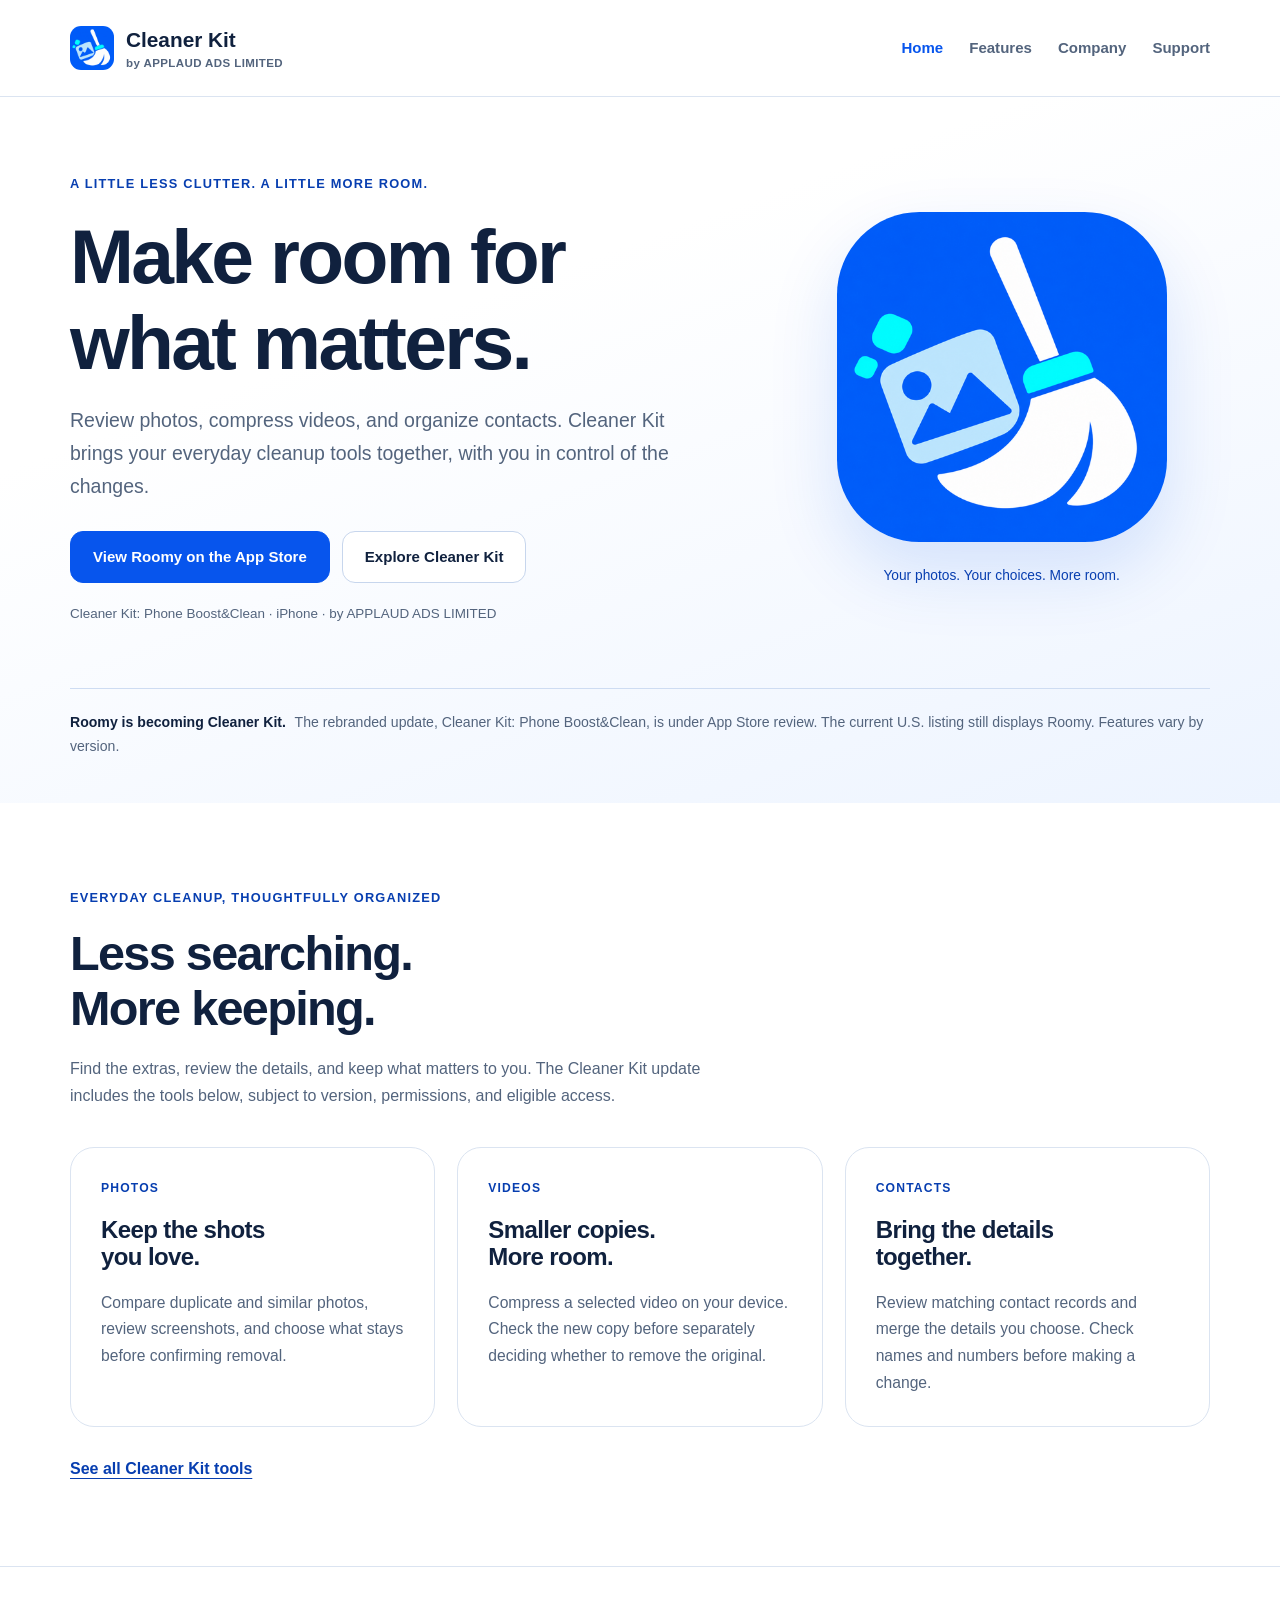
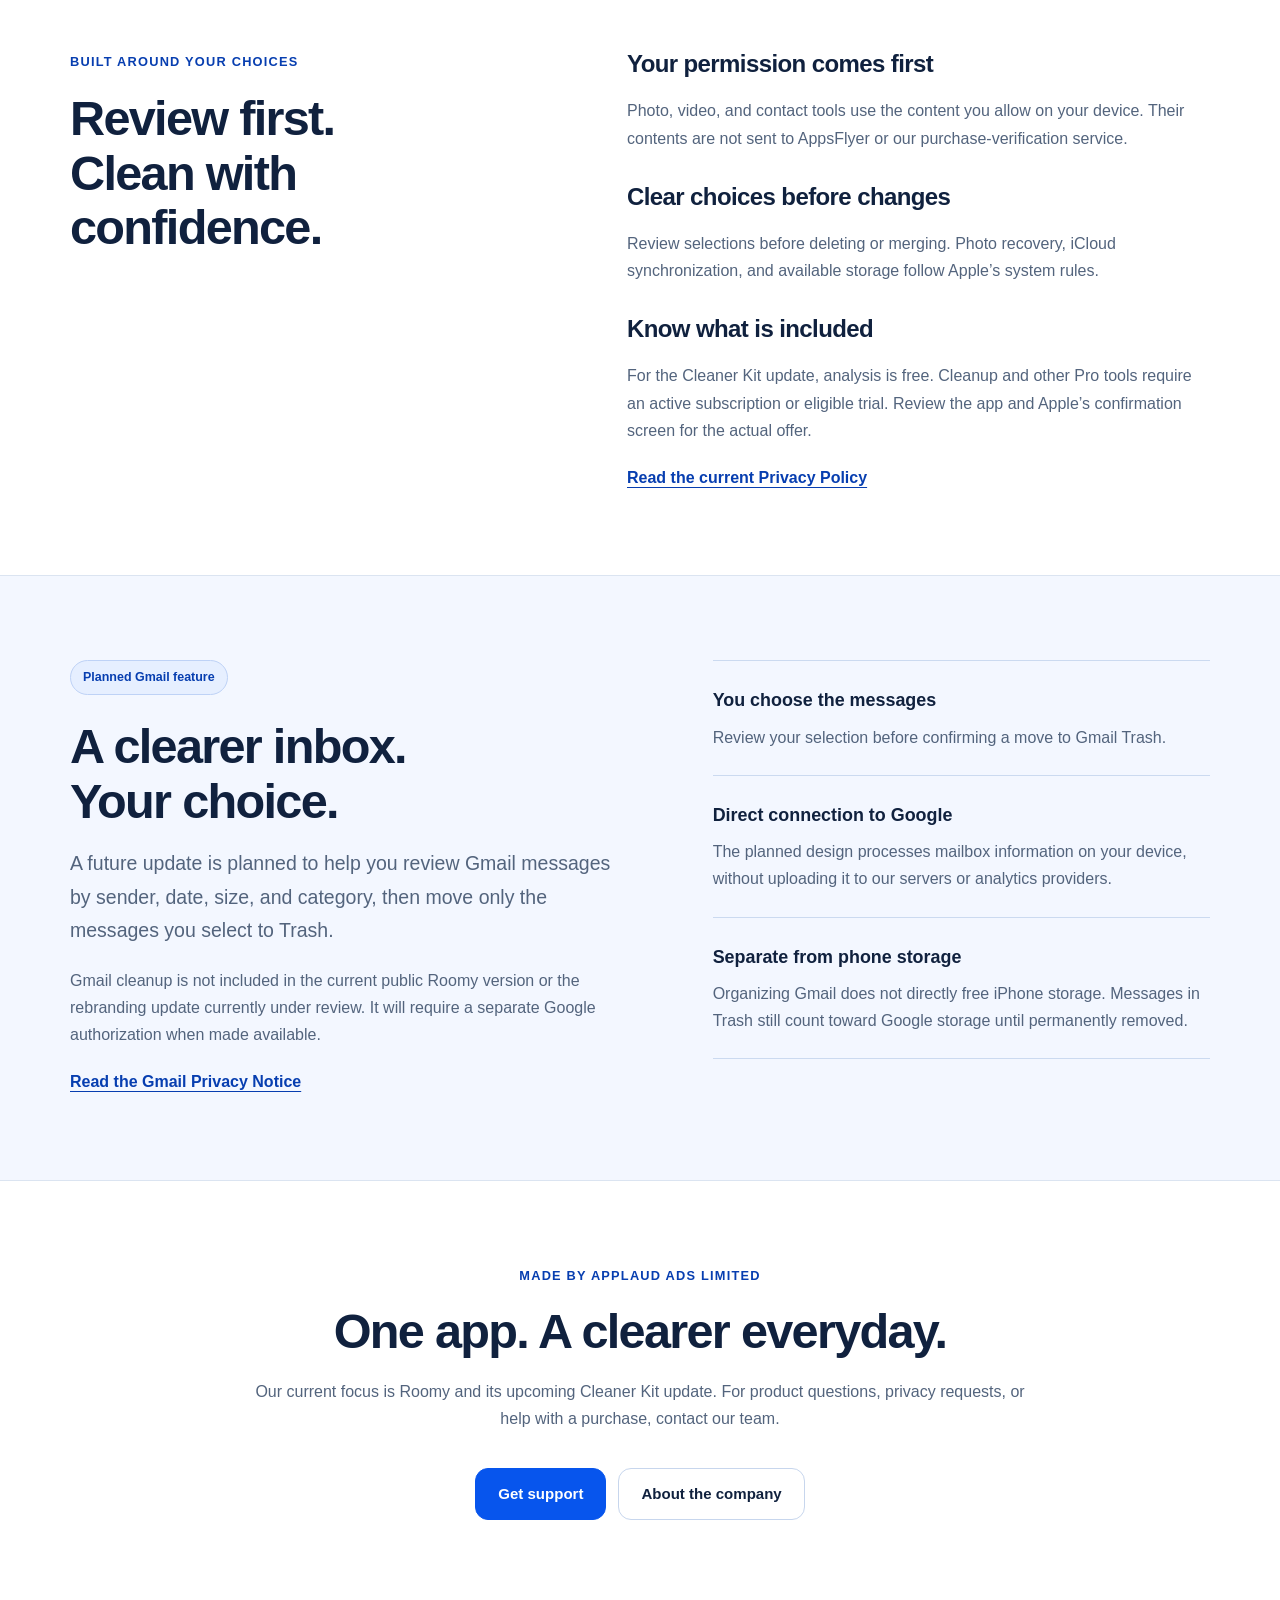
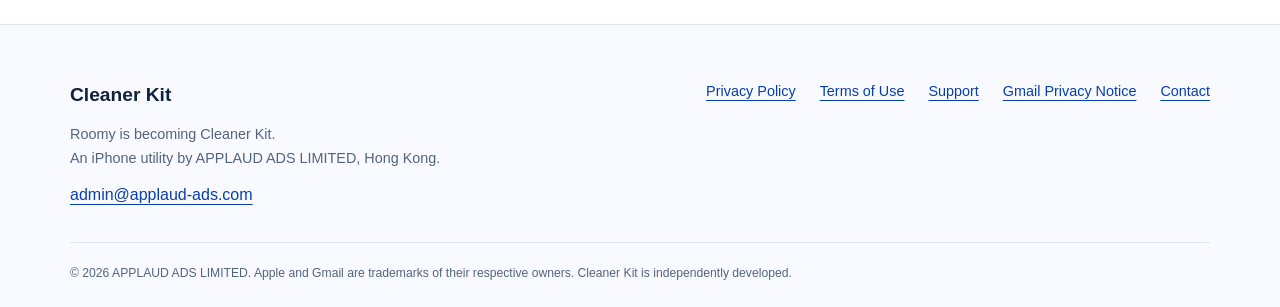
==== commit 8dc3bb2e: "Refresh Cleaner Kit website and add future Gmail privacy notice Replace outdated product pages with " ====
--- a/index.html
+++ b/index.html
@@ -1,373 +1,36 @@
-<!DOCTYPE html>
-<html lang="en">
-<head>
-  <meta charset="utf-8">
-  <meta name="viewport" content="width=device-width, initial-scale=1">
-  <title>Applaud Ads Limited — Small iOS utilities, honest ad monetization</title>
-  <meta name="description" content="Applaud Ads Limited is an independent iOS studio in Hong Kong. We build lightweight utility apps and run our own ad monetization with Google AdMob and Meta Audience Network.">
-  <meta name="theme-color" content="#f7f5f0">
-  <meta property="og:type" content="website">
-  <meta property="og:site_name" content="Applaud Ads Limited">
-  <meta property="og:title" content="Applaud Ads Limited — Small iOS utilities, honest ad monetization">
-  <meta property="og:description" content="An independent iOS studio in Hong Kong. Small utility apps, our own ad stack, and claims we can back up.">
-  <link rel="icon" href="assets/mark.svg" type="image/svg+xml">
-  <link rel="stylesheet" href="assets/styles.css?v=20261018">
-</head>
-<body id="top">
-  <a class="skip-link" href="#main">Skip to content</a>
-
-  <header class="site-header">
-    <div class="container header-inner">
-      <a class="brand" href="index.html">
-        <img src="assets/mark.svg" alt="" width="30" height="30">
-        <span>
-          <span class="brand-name">Applaud</span>
-          <span class="brand-sub">Ads Limited · Hong Kong</span>
-        </span>
-      </a>
-      <nav class="site-nav" aria-label="Primary">
-        <a href="index.html" aria-current="page">Home</a>
-        <a href="about.html">About</a>
-        <a href="products.html">Products</a>
-        <a href="privacy.html">Privacy</a>
-        <a href="terms.html">Terms</a>
-        <a href="contact.html">Contact</a>
-      </nav>
-    </div>
-  </header>
-
-  <main id="main">
-    <section class="hero">
-      <div class="container hero-grid">
-        <div>
-          <p class="eyebrow">Hong Kong · Independent iOS studio</p>
-          <h1>Small iOS utilities, funded by advertising that respects you.</h1>
-          <p class="lead">Applaud Ads Limited builds focused utility apps and runs its own ad monetization. We keep the team, the SDK and the claims small — then measure what actually happens.</p>
-          <div class="btn-row">
-            <a class="btn" href="products.html">See the products <span aria-hidden="true">→</span></a>
-            <a class="btn btn--ghost" href="#approach">How we work</a>
-          </div>
-          <p class="hero-note">We send App Store links on request instead of embedding store badges. No sign-up, no newsletter, no download buttons that go nowhere.</p>
-        </div>
-
-        <aside class="fact-card" aria-labelledby="glance-title">
-          <div class="fact-card-title">
-            <h2 id="glance-title">At a glance</h2>
-            <span class="status">Operating</span>
-          </div>
-          <dl class="fact-list">
-            <div class="fact-row">
-              <dt>Entity</dt>
-              <dd>Applaud Ads Limited</dd>
-            </div>
-            <div class="fact-row">
-              <dt>Based</dt>
-              <dd>Hong Kong</dd>
-            </div>
-            <div class="fact-row">
-              <dt>Focus</dt>
-              <dd>iOS utilities and ad monetization</dd>
-            </div>
-            <div class="fact-row">
-              <dt>Apps</dt>
-              <dd>Two shipping, one in closed beta</dd>
-            </div>
-            <div class="fact-row">
-              <dt>Team</dt>
-              <dd>Four people, no layers</dd>
-            </div>
-            <div class="fact-row">
-              <dt>Ad partners</dt>
-              <dd>Google AdMob, Meta Audience Network</dd>
-            </div>
-            <div class="fact-row">
-              <dt>Stack</dt>
-              <dd>Swift, on-device where possible</dd>
-            </div>
-          </dl>
-        </aside>
-      </div>
-    </section>
-
-    <div class="stat-strip" aria-label="Company numbers">
-      <div class="stat">
-        <b>03</b>
-        <span>Apps in the line</span>
-      </div>
-      <div class="stat">
-        <b>02</b>
-        <span>Ad partners</span>
-      </div>
-      <div class="stat">
-        <b>04</b>
-        <span>People</span>
-      </div>
-      <div class="stat">
-        <b>01</b>
-        <span>Office, Tsim Sha Tsui</span>
-      </div>
-    </div>
-
-    <section class="section" id="what-we-do">
-      <div class="container">
-        <div class="section-head">
-          <div>
-            <p class="eyebrow">What we do</p>
-            <h2>Three pieces, deliberately small.</h2>
-          </div>
-          <p>Ad monetization, measurement and a shared SDK. All three are built for our own apps first; we do not sell them to other publishers.</p>
-        </div>
-
-        <div class="card-grid">
-          <article class="feature">
-            <span class="feature-index" aria-hidden="true">01</span>
-            <svg class="icon" viewBox="0 0 24 24" fill="none" stroke="currentColor" stroke-width="1.5" stroke-linecap="round" stroke-linejoin="round" aria-hidden="true">
-              <path d="M4 20V10"></path>
-              <path d="M10 20V4"></path>
-              <path d="M16 20v-7"></path>
-              <path d="M2 20h20"></path>
-            </svg>
-            <h3>Ad monetization</h3>
-            <p>Banner placements across our own apps, plus the mediation and reporting behind them. Google AdMob and Meta Audience Network compete through mediation; we cap frequency per app and read revenue by placement, not as one blended number.</p>
-            <p class="feature-meta"><span>Scope</span>Our apps only. No third-party publishers.</p>
-          </article>
-
-          <article class="feature">
-            <span class="feature-index" aria-hidden="true">02</span>
-            <svg class="icon" viewBox="0 0 24 24" fill="none" stroke="currentColor" stroke-width="1.5" stroke-linecap="round" stroke-linejoin="round" aria-hidden="true">
-              <path d="M3 3v18h18"></path>
-              <path d="m7 14 3.5-4 3 2.5L20 6"></path>
-            </svg>
-            <h3>Analytics</h3>
-            <p>A small event pipeline for launches, sessions, retention checkpoints and ad impressions. We use a per-vendor identifier (IDFV), aggregate early, and avoid building profiles of individual users.</p>
-            <p class="feature-meta"><span>Stored</span>Aggregates and placement-level reports.</p>
-          </article>
-
-          <article class="feature">
-            <span class="feature-index" aria-hidden="true">03</span>
-            <svg class="icon" viewBox="0 0 24 24" fill="none" stroke="currentColor" stroke-width="1.5" stroke-linecap="round" stroke-linejoin="round" aria-hidden="true">
-              <path d="m12 3 8 4.5v9L12 21l-8-4.5v-9L12 3Z"></path>
-              <path d="m4 7.5 8 4.5 8-4.5"></path>
-              <path d="M12 12v9"></path>
-            </svg>
-            <h3>Lightweight SDK</h3>
-            <p>Shared internal code for ad loading, consent and event logging. One job per module, no permissions it does not need, and privacy manifests that match what the code actually does.</p>
-            <p class="feature-meta"><span>Status</span>Internal only. Not licensed to other developers.</p>
-          </article>
-        </div>
-      </div>
-    </section>
-
-    <section class="section section--surface" id="products">
-      <div class="container">
-        <div class="section-head">
-          <div>
-            <p class="eyebrow">Products</p>
-            <h2>Tools we use ourselves.</h2>
-          </div>
-          <p>Three iOS utilities for people who ship mobile apps. Each one is free and works without an account; the data you put in stays on your device.</p>
-        </div>
-
-        <div class="product-grid">
-          <article class="product-card">
-            <div class="product-top">
-              <h3 class="product-name">BannerGuard</h3>
-              <span class="status">Shipping</span>
-            </div>
-            <p class="product-tagline">A pre-flight check for banner ads.</p>
-            <p>Spot collisions between banner placements, safe areas and tap targets before a build goes out. Every check runs on the device.</p>
-            <div class="product-foot">
-              <span class="product-spec">iOS 16+ · No account</span>
-              <a class="text-link text-link--plain" href="products.html#banner-guard">Details</a>
-            </div>
-          </article>
-
-          <article class="product-card">
-            <div class="product-top">
-              <h3 class="product-name">AdLens</h3>
-              <span class="status">Shipping</span>
-            </div>
-            <p class="product-tagline">Ad revenue, without the spreadsheet fog.</p>
-            <p>Log daily impressions and revenue, import a CSV, and see eCPM and ARPDAU by placement. Your numbers stay on your phone.</p>
-            <div class="product-foot">
-              <span class="product-spec">iOS 16+ · No account</span>
-              <a class="text-link text-link--plain" href="products.html#adlens">Details</a>
-            </div>
-          </article>
-
-          <article class="product-card">
-            <div class="product-top">
-              <h3 class="product-name">RetentionKit</h3>
-              <span class="status status--warm">Closed beta</span>
-            </div>
-            <p class="product-tagline">Retention checkpoints, minus the warehouse.</p>
-            <p>Define D1, D7 and D30 cohorts, import exports, and compare one release against the last. Built for teams without a data stack.</p>
-            <div class="product-foot">
-              <span class="product-spec">iOS 17+ · Closed beta</span>
-              <a class="text-link text-link--plain" href="products.html#retentionkit">Details</a>
-            </div>
-          </article>
-        </div>
-
-        <p class="small muted mt-24">App Store links are not embedded on this site. <a href="contact.html">Email us</a> with the product name and we will send the current build link.</p>
-      </div>
-    </section>
-
-    <section class="section" id="approach">
-      <div class="container split">
-        <div class="split-head">
-          <p class="eyebrow">How we work</p>
-          <h2>Boring choices, made on purpose.</h2>
-          <p>We are early. That makes it easier to keep the product, the advertising and the data in proportion.</p>
-        </div>
-
-        <div>
-          <div class="principle">
-            <span class="principle-num" aria-hidden="true">01</span>
-            <div>
-              <h3>The app comes first.</h3>
-              <p>An ad is a guest. If a placement makes the tool harder to use, it does not ship — regardless of what it would earn.</p>
-            </div>
-          </div>
-          <div class="principle">
-            <span class="principle-num" aria-hidden="true">02</span>
-            <div>
-              <h3>Collect less than we could.</h3>
-              <p>No accounts, no contact uploads, no location. Identifiers stay per vendor, not per person, and reports are aggregated before we read them.</p>
-            </div>
-          </div>
-          <div class="principle">
-            <span class="principle-num" aria-hidden="true">03</span>
-            <div>
-              <h3>Own the boring parts.</h3>
-              <p>Mediation, consent and event logging are our code. That is the only way we can explain every number and every data flow on this site.</p>
-            </div>
-          </div>
-          <div class="principle">
-            <span class="principle-num" aria-hidden="true">04</span>
-            <div>
-              <h3>Say what we don't do.</h3>
-              <p>We are not an ad network, an agency or a data broker. We monetize our own apps and nothing else.</p>
-            </div>
-          </div>
-        </div>
-      </div>
-    </section>
-
-    <section class="section section--surface" id="log">
-      <div class="container split">
-        <div class="split-head">
-          <p class="eyebrow">Log</p>
-          <h2>Recent work, in date order.</h2>
-          <p>A short record of what changed. No launch-countdown theatre; just the last few things that shipped.</p>
-        </div>
-
-        <div class="log">
-          <div class="log-row">
-            <span class="log-date">2026-10-06</span>
-            <p>RetentionKit 0.9 enters closed beta with D1, D7 and D30 cohort imports.</p>
-          </div>
-          <div class="log-row">
-            <span class="log-date">2026-08-19</span>
-            <p>AdLens 1.1 adds CSV mapping for App Store Connect exports. All calculations remain on-device.</p>
-          </div>
-          <div class="log-row">
-            <span class="log-date">2026-05-27</span>
-            <p>BannerGuard 1.3 adds safe-area and tap-target checks, plus a printable report.</p>
-          </div>
-          <div class="log-row">
-            <span class="log-date">2024-11-12</span>
-            <p>Applaud Ads Limited is incorporated in Hong Kong. Work begins on the first internal ad stack.</p>
-          </div>
-        </div>
-      </div>
-    </section>
-
-    <section class="section">
-      <div class="container">
-        <div class="section-head section-head--stack">
-          <div>
-            <p class="eyebrow">Boundaries</p>
-            <h2>What we are — and what we are not.</h2>
-          </div>
-        </div>
-
-        <div class="contrast">
-          <div>
-            <h2>What we are</h2>
-            <ul class="check-list check-list--yes">
-              <li>An independent studio that owns and operates its own iOS apps.</li>
-              <li>Ad-supported: free tools, funded by a single banner placement where it fits.</li>
-              <li>Local-first: the content you create in our apps stays on your device.</li>
-              <li>Small: four people, one office, direct answers.</li>
-            </ul>
-          </div>
-          <div>
-            <h2>What we are not</h2>
-            <ul class="check-list check-list--no">
-              <li>An ad network. We do not sell other developers' inventory.</li>
-              <li>An agency. We do not run campaigns for clients.</li>
-              <li>A data business. We do not sell or resell personal information.</li>
-              <li>A “global leader”. We are early, and we say so.</li>
-            </ul>
-          </div>
-        </div>
-      </div>
-    </section>
-
-    <section class="cta-band">
-      <div class="container cta-band-inner">
-        <div>
-          <p class="eyebrow">Contact</p>
-          <h2>A straight answer about an app, an ad, or your data.</h2>
-          <p>Email reaches the people who build and support the products. We reply within two business days, Hong Kong time.</p>
-        </div>
-        <div class="btn-row">
-          <a class="btn" href="mailto:admin@applaud-ads.com">admin@applaud-ads.com</a>
-        </div>
-      </div>
-    </section>
-  </main>
-
-  <footer class="site-footer">
-    <div class="container">
-      <div class="footer-grid">
-        <div class="footer-brand">
-          <a class="brand" href="index.html">
-            <img src="assets/mark.svg" alt="" width="30" height="30">
-            <span>
-              <span class="brand-name">Applaud</span>
-              <span class="brand-sub">Ads Limited · Hong Kong</span>
-            </span>
-          </a>
-          <p>An independent iOS studio building small utilities and running its own ad monetization. No network, no agency, no inflated reach numbers.</p>
-        </div>
-        <div class="footer-col">
-          <h2>Site</h2>
-          <a href="index.html">Home</a>
-          <a href="about.html">About</a>
-          <a href="products.html">Products</a>
-          <a href="contact.html">Contact</a>
-        </div>
-        <div class="footer-col">
-          <h2>Products</h2>
-          <a href="products.html#banner-guard">BannerGuard</a>
-          <a href="products.html#adlens">AdLens</a>
-          <a href="products.html#retentionkit">RetentionKit</a>
-        </div>
-        <div class="footer-col">
-          <h2>Legal</h2>
-          <a href="privacy.html">Privacy Policy</a>
-          <a href="terms.html">Terms of Use</a>
-          <a href="contact.html#privacy-requests">Privacy requests</a>
-          <a href="contact.html#app-review">App Store review</a>
-        </div>
-      </div>
-      <div class="footer-bottom">
-        <p>© 2026 Applaud Ads Limited · Hong Kong · admin@applaud-ads.com</p>
-        <a class="back-top" href="#top">Back to top</a>
-      </div>
-    </div>
-  </footer>
-</body>
-</html>
+<!doctype html>
+<html lang="en">
+<head>
+  <meta charset="utf-8">
+  <meta name="viewport" content="width=device-width, initial-scale=1">
+  <title>Cleaner Kit — iPhone Cleanup by APPLAUD ADS LIMITED</title>
+  <meta name="description" content="Meet Cleaner Kit, the upcoming name of Roomy. Photo and video cleanup, contact organization, and a planned Gmail inbox tool by APPLAUD ADS LIMITED.">
+  <meta name="theme-color" content="#0755ed">
+  <link rel="canonical" href="https://applaud-ads.com/">
+  <link rel="icon" type="image/png" href="favicon.png">
+  <link rel="apple-touch-icon" href="cleaner-kit-icon.png">
+  <link rel="stylesheet" href="site.css?v=20261119">
+  <meta property="og:type" content="website">
+  <meta property="og:site_name" content="Cleaner Kit · APPLAUD ADS LIMITED">
+  <meta property="og:title" content="Cleaner Kit — iPhone Cleanup by APPLAUD ADS LIMITED">
+  <meta property="og:description" content="Meet Cleaner Kit, the upcoming name of Roomy. Photo and video cleanup, contact organization, and a planned Gmail inbox tool by APPLAUD ADS LIMITED.">
+  <meta property="og:image" content="https://applaud-ads.com/cleaner-kit-icon.png">
+</head>
+<body id="top">
+  <a class="skip" href="#main">Skip to content</a>
+  <header class="header"><div class="wrap header-inner">
+    <a class="brand" href="index.html"><img src="cleaner-kit-icon.png" alt="" width="44" height="44"><span>Cleaner Kit<small>by APPLAUD ADS LIMITED</small></span></a>
+    <nav aria-label="Main navigation"><a href="index.html" aria-current="page">Home</a><a href="products.html">Features</a><a href="about.html">Company</a><a href="support.html">Support</a></nav>
+  </div></header>
+  <main id="main" class="">
+<section class="hero"><div class="wrap hero-grid"><div><p class="eyebrow">A little less clutter. A little more room.</p><h1>Make room for<br>what matters.</h1><p class="lead">Review photos, compress videos, and organize contacts. Cleaner Kit brings your everyday cleanup tools together, with you in control of the changes.</p><div class="actions"><a class="button" href="https://apps.apple.com/us/app/id6826780380">View Roomy on the App Store</a><a class="button secondary" href="products.html">Explore Cleaner Kit</a></div><p class="fine">Cleaner Kit: Phone Boost&amp;Clean · iPhone · by APPLAUD ADS LIMITED</p></div><div class="brand-art"><img src="cleaner-kit-icon.png" alt="Cleaner Kit app icon: a white brush and photo on a blue background" width="512" height="512"><p>Your photos. Your choices. More room.</p></div></div><div class="wrap"><div class="release"><strong>Roomy is becoming Cleaner Kit.</strong> The rebranded update, Cleaner Kit: Phone Boost&amp;Clean, is under App Store review. The current U.S. listing still displays Roomy. Features vary by version.</div></div></section>
+<section class="section"><div class="wrap"><div class="section-intro"><p class="eyebrow">Everyday cleanup, thoughtfully organized</p><h2>Less searching.<br>More keeping.</h2><p>Find the extras, review the details, and keep what matters to you. The Cleaner Kit update includes the tools below, subject to version, permissions, and eligible access.</p></div><div class="features"><article class="feature"><p class="eyebrow">Photos</p><h3>Keep the shots you love.</h3><p>Compare duplicate and similar photos, review screenshots, and choose what stays before confirming removal.</p></article><article class="feature"><p class="eyebrow">Videos</p><h3>Smaller copies. More room.</h3><p>Compress a selected video on your device. Check the new copy before separately deciding whether to remove the original.</p></article><article class="feature"><p class="eyebrow">Contacts</p><h3>Bring the details together.</h3><p>Review matching contact records and merge the details you choose. Check names and numbers before making a change.</p></article></div><p class="section-end"><a class="text-link" href="products.html">See all Cleaner Kit tools</a></p></div></section>
+<section class="section"><div class="wrap principles"><div><p class="eyebrow">Built around your choices</p><h2>Review first.<br>Clean with confidence.</h2></div><div><h3>Your permission comes first</h3><p>Photo, video, and contact tools use the content you allow on your device. Their contents are not sent to AppsFlyer or our purchase-verification service.</p><h3>Clear choices before changes</h3><p>Review selections before deleting or merging. Photo recovery, iCloud synchronization, and available storage follow Apple’s system rules.</p><h3>Know what is included</h3><p>For the Cleaner Kit update, analysis is free. Cleanup and other Pro tools require an active subscription or eligible trial. Review the app and Apple’s confirmation screen for the actual offer.</p><a class="text-link" href="privacy-policy.html">Read the current Privacy Policy</a></div></div></section>
+<section class="section mail-section" id="gmail"><div class="wrap mail-grid"><div><span class="badge">Planned Gmail feature</span><h2>A clearer inbox.<br>Your choice.</h2><p class="lead">A future update is planned to help you review Gmail messages by sender, date, size, and category, then move only the messages you select to Trash.</p><p>Gmail cleanup is not included in the current public Roomy version or the rebranding update currently under review. It will require a separate Google authorization when made available.</p><a class="text-link" href="gmail-privacy.html">Read the Gmail Privacy Notice</a></div><div class="mail-points"><div><strong>You choose the messages</strong><p>Review your selection before confirming a move to Gmail Trash.</p></div><div><strong>Direct connection to Google</strong><p>The planned design processes mailbox information on your device, without uploading it to our servers or analytics providers.</p></div><div><strong>Separate from phone storage</strong><p>Organizing Gmail does not directly free iPhone storage. Messages in Trash still count toward Google storage until permanently removed.</p></div></div></div></section>
+<section class="section"><div class="wrap final-callout"><p class="eyebrow">Made by APPLAUD ADS LIMITED</p><h2>One app. A clearer everyday.</h2><p>Our current focus is Roomy and its upcoming Cleaner Kit update. For product questions, privacy requests, or help with a purchase, contact our team.</p><div class="actions"><a class="button" href="support.html">Get support</a><a class="button secondary" href="about.html">About the company</a></div></div></section></main>
+  <footer class="footer"><div class="wrap footer-grid">
+    <div><strong>Cleaner Kit</strong><p>Roomy is becoming Cleaner Kit.<br>An iPhone utility by APPLAUD ADS LIMITED, Hong Kong.</p><a href="mailto:admin@applaud-ads.com">admin@applaud-ads.com</a></div>
+    <nav aria-label="Legal and support"><a href="privacy-policy.html">Privacy Policy</a><a href="terms-of-use.html">Terms of Use</a><a href="support.html">Support</a><a href="gmail-privacy.html">Gmail Privacy Notice</a><a href="contact.html">Contact</a></nav>
+  </div><div class="wrap copyright">© 2026 APPLAUD ADS LIMITED. Apple and Gmail are trademarks of their respective owners. Cleaner Kit is independently developed.</div></footer>
+</body>
+</html>
--- a/site.css
+++ b/site.css
@@ -0,0 +1,126 @@
+/* 统一新官网的视觉配置。 / Shared visual tokens for the updated website. */
+:root {
+  --blue: #0755ed;
+  --blue-dark: #073eb0;
+  --ink: #10213e;
+  --muted: #53647d;
+  --line: #dbe4f1;
+  --wash: #f3f7ff;
+  --surface: #ffffff;
+  --radius: 24px;
+  --width: 1140px;
+  --font: -apple-system, BlinkMacSystemFont, "Segoe UI", Arial, sans-serif;
+}
+* { box-sizing: border-box; }
+html { scroll-behavior: smooth; -webkit-text-size-adjust: 100%; color-scheme: light; }
+body { margin: 0; font: 1rem/1.7 var(--font); color: var(--ink); background: var(--surface); }
+img { display: block; max-width: 100%; height: auto; }
+a { color: var(--blue-dark); text-underline-offset: 4px; }
+a:hover { color: var(--blue); }
+p { margin: 0 0 1.25rem; color: var(--muted); }
+h1, h2, h3 { margin: 0 0 1.2rem; line-height: 1.12; letter-spacing: -.035em; }
+h1 { font-size: clamp(2.9rem, 6vw, 5.4rem); font-weight: 750; }
+h2 { font-size: clamp(2rem, 3.8vw, 3.35rem); font-weight: 720; }
+h3 { font-size: 1.5rem; letter-spacing: -.025em; }
+address { font-style: normal; margin-bottom: 1.25rem; }
+strong { color: var(--ink); }
+code { font-size: .95rem; overflow-wrap: anywhere; }
+:focus-visible { outline: 3px solid #14afb9; outline-offset: 5px; border-radius: 4px; }
+[id] { scroll-margin-top: 28px; }
+.wrap { width: min(calc(100% - 64px), var(--width)); margin-inline: auto; }
+.narrow { max-width: 790px; }
+.skip { position: absolute; top: -100px; left: 16px; padding: 10px 18px; z-index: 10; background: white; }
+.skip:focus { top: 12px; }
+.header { border-bottom: 1px solid var(--line); background: white; }
+.header-inner { min-height: 96px; display: flex; align-items: center; justify-content: space-between; gap: 28px; }
+.brand { display: inline-flex; align-items: center; gap: 12px; text-decoration: none; color: var(--ink); font-size: 1.3rem; font-weight: 750; line-height: 1.3; }
+.brand img { width: 44px; height: 44px; border-radius: 11px; }
+.brand small { display: block; margin-top: 3px; font-size: .72rem; letter-spacing: .035em; font-weight: 600; color: var(--muted); }
+.header nav { display: flex; flex-wrap: wrap; align-items: center; gap: 26px; }
+.header nav a { text-decoration: none; font-size: .94rem; font-weight: 600; color: var(--muted); padding: 10px 0; }
+.header nav a[aria-current] { color: var(--blue); }
+.hero { padding: 76px 0 44px; background: linear-gradient(160deg, #fff 32%, #edf4ff 100%); }
+.hero-grid { display: grid; grid-template-columns: 1.25fr .8fr; gap: 72px; align-items: center; }
+.eyebrow { margin-bottom: 18px; color: var(--blue-dark); font-size: .8rem; letter-spacing: .095em; text-transform: uppercase; font-weight: 750; }
+.lead { max-width: 620px; font-size: 1.22rem; line-height: 1.7; }
+.actions { display: flex; gap: 12px; flex-wrap: wrap; margin: 28px 0 20px; }
+.button { display: inline-flex; align-items: center; justify-content: center; min-height: 50px; padding: 12px 22px; border: 1px solid var(--blue); border-radius: 13px; color: white; background: var(--blue); text-decoration: none; text-align: center; font-size: .94rem; font-weight: 650; }
+.button:hover { background: var(--blue-dark); color: white; }
+.button.secondary { background: white; border-color: #c7d6ed; color: var(--ink); }
+.button.secondary:hover { border-color: var(--blue); color: var(--blue); }
+.fine { font-size: .84rem; max-width: 520px; }
+.brand-art { text-align: center; padding: 12px; }
+.brand-art img { width: 330px; margin: 0 auto 22px; border-radius: 25%; box-shadow: 0 30px 70px #0755ed24; }
+.brand-art p { font-size: .86rem; color: var(--blue-dark); }
+.release { margin-top: 42px; border-top: 1px solid #cedcf2; padding-top: 22px; font-size: .88rem; line-height: 1.7; color: var(--muted); }
+.release strong { margin-right: 5px; }
+.section { padding: 84px 0; border-bottom: 1px solid var(--line); }
+.section-intro { max-width: 640px; margin-bottom: 38px; }
+.section-intro p:last-child { margin-bottom: 0; }
+.features { display: grid; grid-template-columns: repeat(3, minmax(0, 1fr)); gap: 22px; }
+.feature { padding: 30px; border: 1px solid var(--line); border-radius: var(--radius); background: white; }
+.feature h2 { font-size: 1.65rem; }
+.feature h3 { max-width: 14ch; }
+.feature p:last-child { margin-bottom: 0; }
+.feature p { font-size: .98rem; }
+.feature .eyebrow { font-size: .76rem; }
+.section-end { margin: 28px 0 0; }
+.text-link { display: inline-block; font-weight: 650; }
+.principles { display: grid; grid-template-columns: .9fr 1.1fr; gap: 80px; }
+.principles h3:not(:first-child) { margin-top: 32px; }
+.mail-section { background: var(--wash); }
+.mail-grid { display: grid; grid-template-columns: 1fr .9fr; gap: 90px; align-items: start; }
+.badge { display: inline-block; border: 1px solid #bed2f6; padding: 6px 12px; background: #e6efff; color: var(--blue-dark); font-size: .78rem; font-weight: 700; border-radius: 99px; margin-bottom: 24px; }
+.mail-points { border-top: 1px solid #cbdaf0; }
+.mail-points > div { padding: 24px 0; border-bottom: 1px solid #cbdaf0; }
+.mail-points strong { font-size: 1.12rem; }
+.mail-points p { margin: 8px 0 0; }
+.final-callout { max-width: 800px; text-align: center; }
+.final-callout .actions { justify-content: center; }
+.final-callout .button { margin-top: 8px; }
+.page-hero { padding: 72px 0 52px; background: var(--wash); }
+.page-hero h1 { max-width: 900px; }
+.notice { border: 1px solid #c7d9f5; border-radius: 18px; padding: 26px; background: var(--wash); margin: 30px 0; }
+.notice p { margin-top: 12px; }
+.notice p:last-child { margin-bottom: 0; }
+.reading { padding: 64px 0 76px; }
+.reading h1 { font-size: clamp(2.6rem, 5vw, 4rem); }
+.reading h2 { font-size: 1.7rem; line-height: 1.25; margin-top: 42px; }
+.reading .date { font-size: .9rem; }
+.reading p { overflow-wrap: anywhere; }
+.footer { padding: 54px 0 24px; background: #f8faff; }
+.footer-grid { display: grid; grid-template-columns: 1fr 1fr; gap: 40px; }
+.footer strong { font-size: 1.2rem; }
+.footer p { font-size: .9rem; margin: 10px 0; }
+.footer nav { display: flex; flex-wrap: wrap; gap: 12px 24px; align-content: start; justify-content: flex-end; font-size: .9rem; }
+.copyright { margin-top: 34px; padding-top: 20px; border-top: 1px solid var(--line); font-size: .76rem; color: var(--muted); }
+@media (max-width: 900px) {
+  .hero-grid { gap: 32px; grid-template-columns: 1.2fr .8fr; }
+  .brand-art img { width: 265px; }
+  .features { grid-template-columns: repeat(2, minmax(0, 1fr)); }
+  .principles, .mail-grid { gap: 42px; }
+  .header nav { gap: 18px; }
+}
+@media (max-width: 650px) {
+  .wrap { width: calc(100% - 36px); }
+  .header-inner { flex-direction: column; align-items: flex-start; gap: 6px; padding-block: 18px 10px; }
+  .header nav { width: 100%; gap: 24px; }
+  .header nav a { font-size: .88rem; }
+  .hero, .page-hero { padding-top: 42px; }
+  .hero-grid, .principles, .mail-grid, .features, .footer-grid { grid-template-columns: 1fr; }
+  .hero-grid { gap: 28px; }
+  .lead { font-size: 1.1rem; }
+  .brand-art { padding: 12px 0 0; }
+  .brand-art img { width: 200px; }
+  .release { margin-top: 22px; }
+  .section { padding: 52px 0; }
+  .feature { padding: 25px; }
+  .feature h3 { max-width: none; }
+  .principles { gap: 24px; }
+  .mail-grid { gap: 30px; }
+  .footer nav { justify-content: flex-start; }
+  .reading { padding-block: 42px; }
+  .notice { padding: 20px; }
+  .button { padding-inline: 17px; }
+}
+@media (prefers-reduced-motion: reduce) { html { scroll-behavior: auto; } }
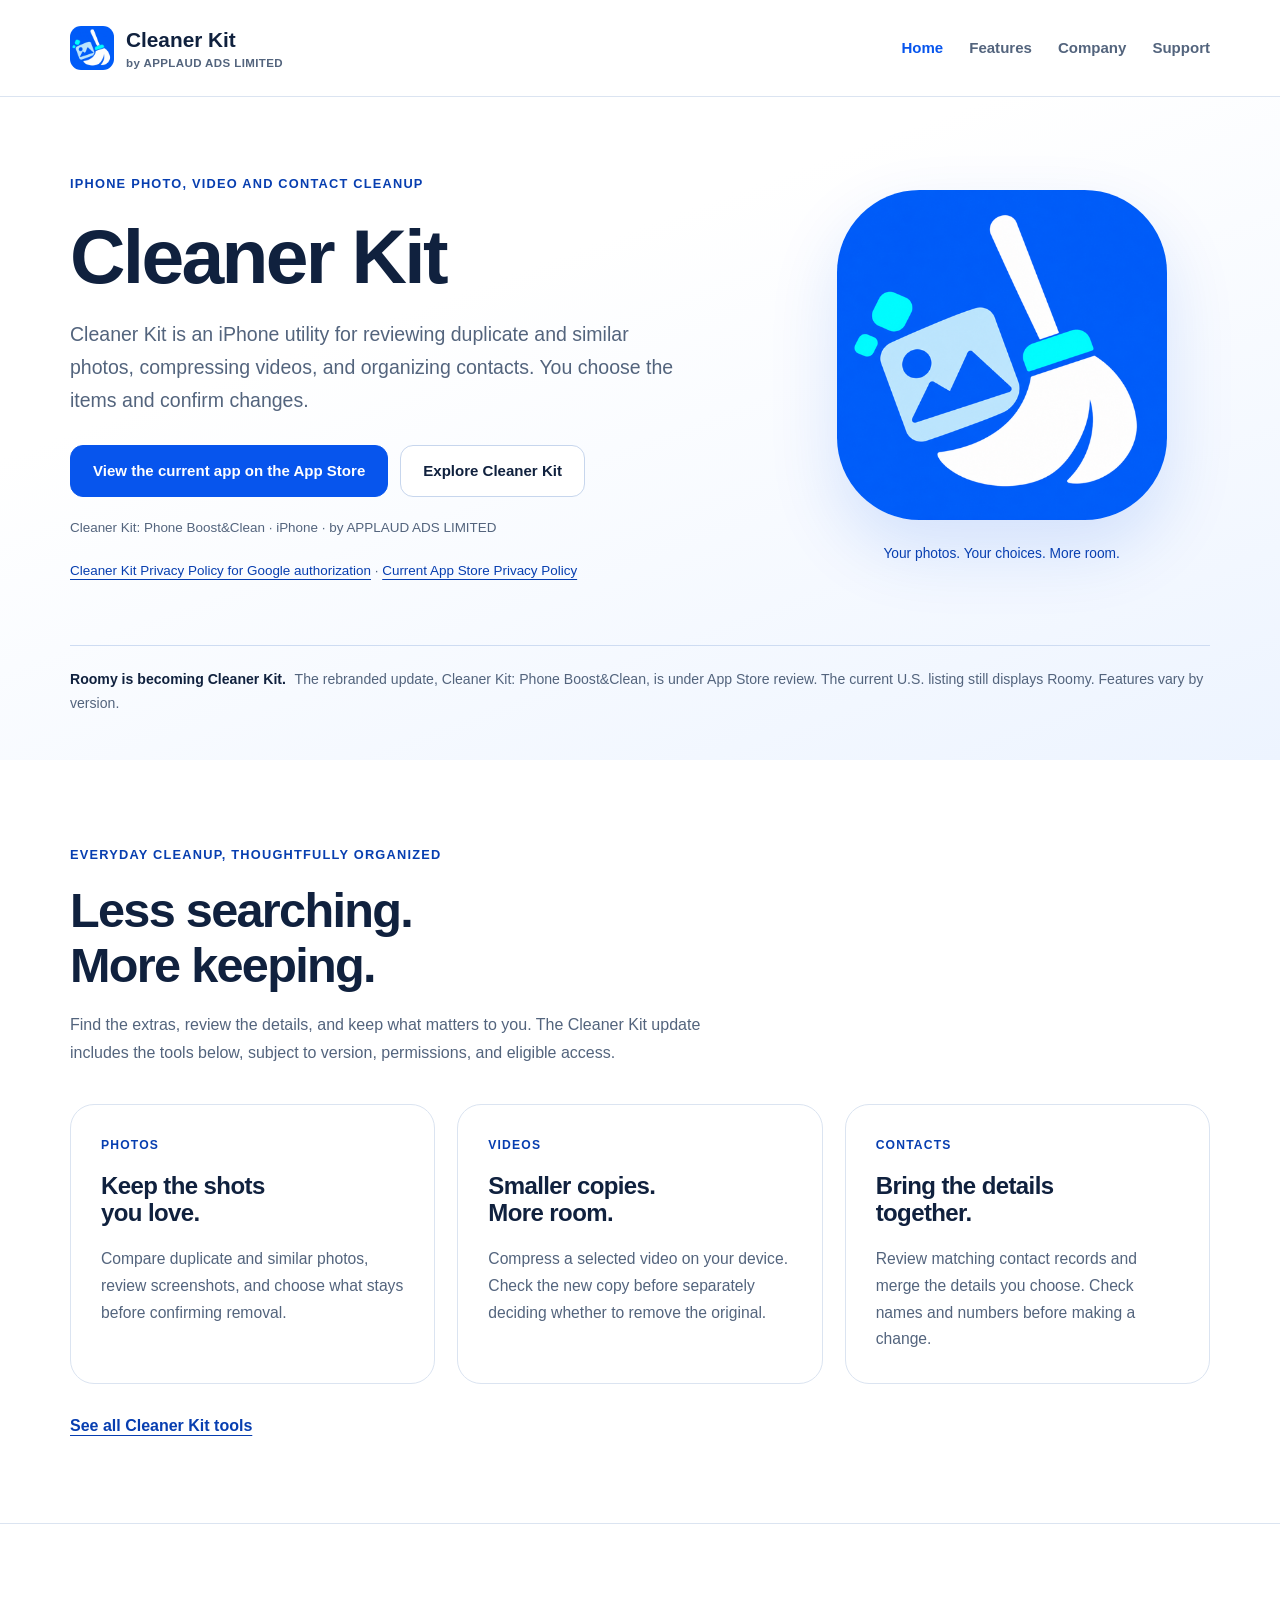
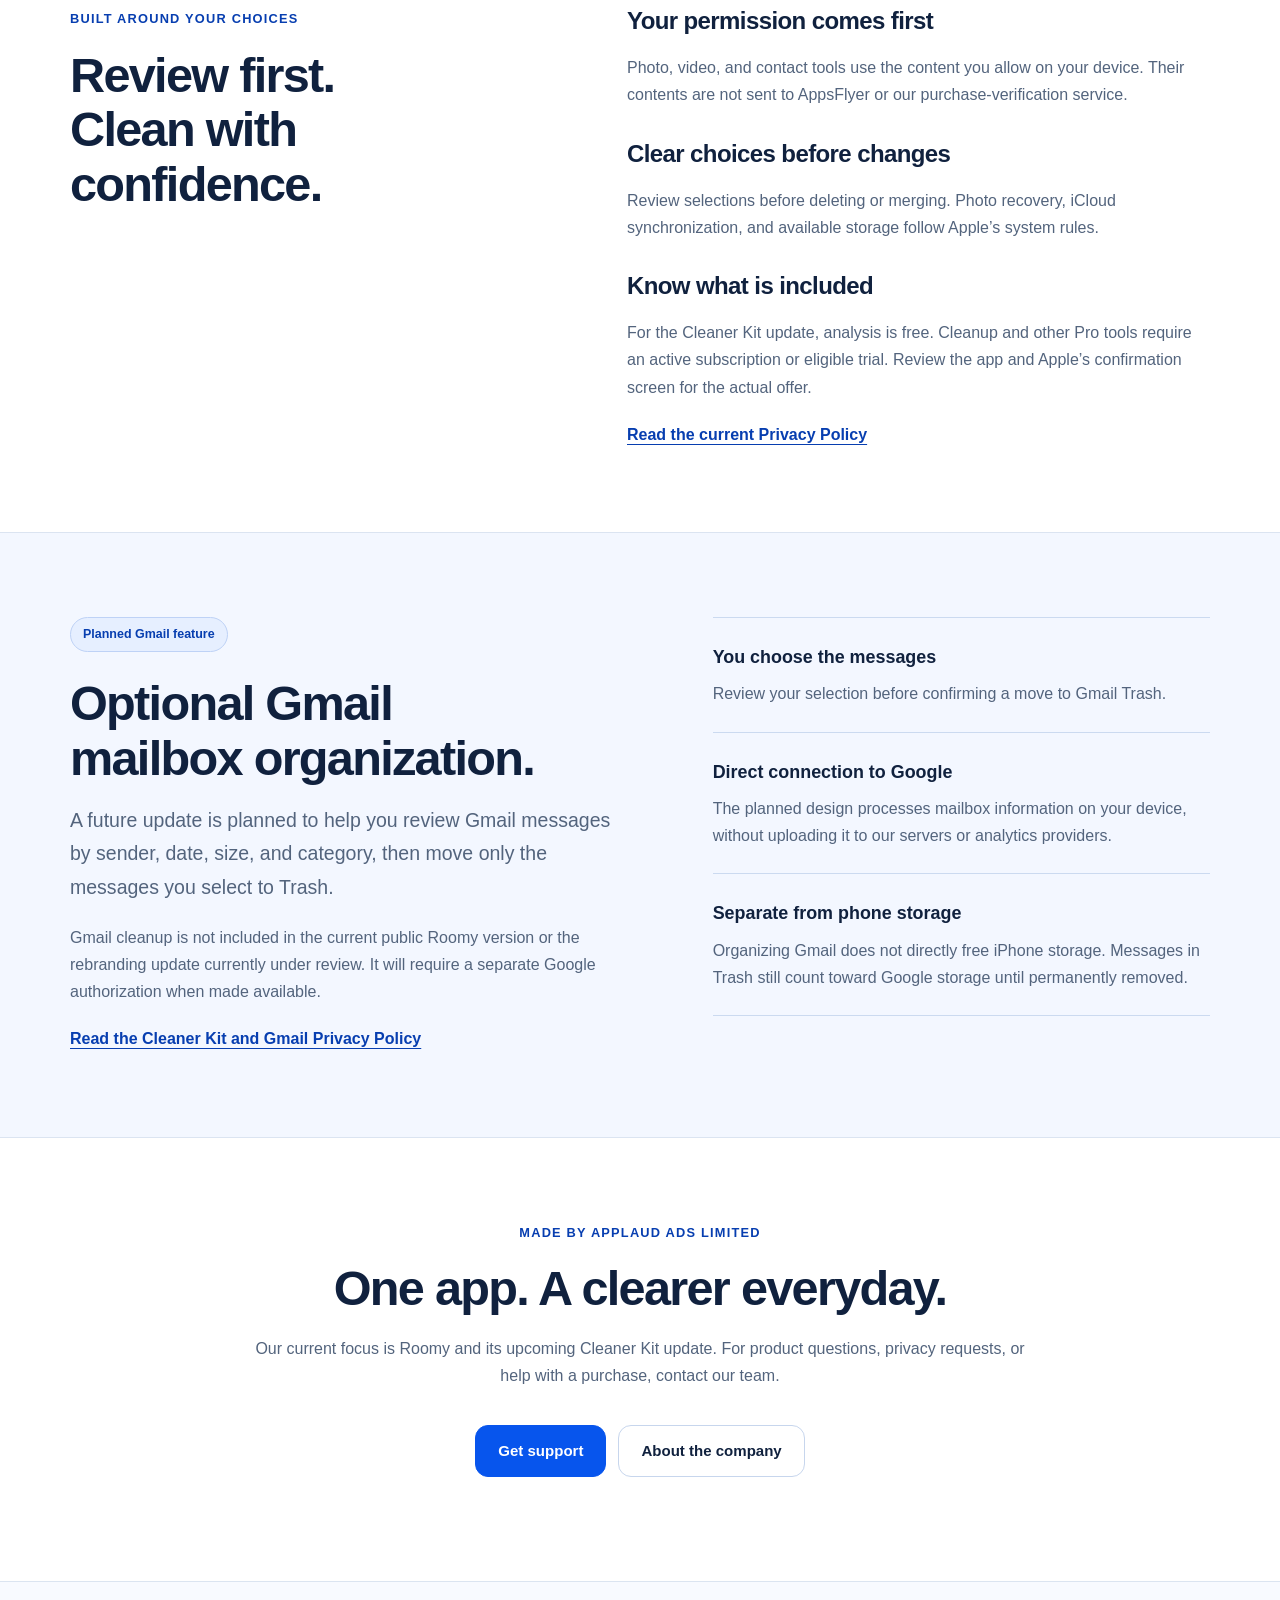
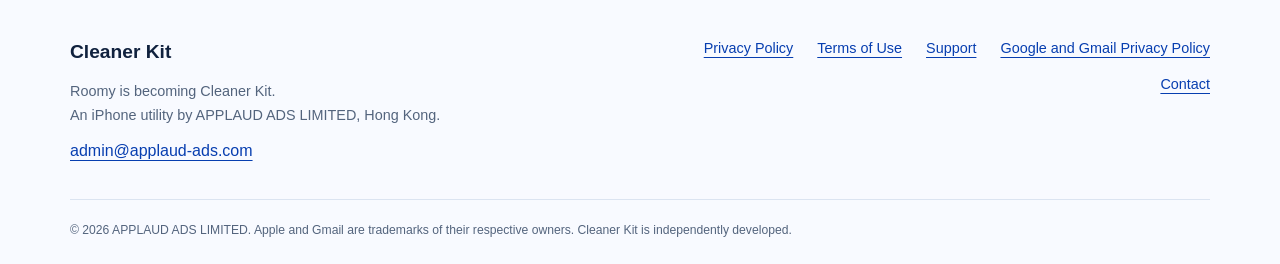
==== commit a7fdbe83: "Clarify Cleaner Kit identity and consolidate Google privacy disclosures Make the homepage app name, " ====
--- a/index.html
+++ b/index.html
@@ -15,6 +15,7 @@
   <meta property="og:title" content="Cleaner Kit — iPhone Cleanup by APPLAUD ADS LIMITED">
   <meta property="og:description" content="Meet Cleaner Kit, the upcoming name of Roomy. Photo and video cleanup, contact organization, and a planned Gmail inbox tool by APPLAUD ADS LIMITED.">
   <meta property="og:image" content="https://applaud-ads.com/cleaner-kit-icon.png">
+<script type="application/ld+json">{"@context": "https://schema.org", "@type": "SoftwareApplication", "name": "Cleaner Kit", "alternateName": ["Roomy", "Cleaner Kit: Phone Boost&Clean"], "applicationCategory": "UtilitiesApplication", "operatingSystem": "iOS", "url": "https://applaud-ads.com/", "image": "https://applaud-ads.com/cleaner-kit-icon.png", "description": "An iPhone utility for photo review, video compression and contact organization. Roomy is being rebranded as Cleaner Kit.", "publisher": {"@type": "Organization", "name": "APPLAUD ADS LIMITED", "url": "https://applaud-ads.com/", "email": "admin@applaud-ads.com"}}</script>
 </head>
 <body id="top">
   <a class="skip" href="#main">Skip to content</a>
@@ -23,14 +24,14 @@
     <nav aria-label="Main navigation"><a href="index.html" aria-current="page">Home</a><a href="products.html">Features</a><a href="about.html">Company</a><a href="support.html">Support</a></nav>
   </div></header>
   <main id="main" class="">
-<section class="hero"><div class="wrap hero-grid"><div><p class="eyebrow">A little less clutter. A little more room.</p><h1>Make room for<br>what matters.</h1><p class="lead">Review photos, compress videos, and organize contacts. Cleaner Kit brings your everyday cleanup tools together, with you in control of the changes.</p><div class="actions"><a class="button" href="https://apps.apple.com/us/app/id6826780380">View Roomy on the App Store</a><a class="button secondary" href="products.html">Explore Cleaner Kit</a></div><p class="fine">Cleaner Kit: Phone Boost&amp;Clean · iPhone · by APPLAUD ADS LIMITED</p></div><div class="brand-art"><img src="cleaner-kit-icon.png" alt="Cleaner Kit app icon: a white brush and photo on a blue background" width="512" height="512"><p>Your photos. Your choices. More room.</p></div></div><div class="wrap"><div class="release"><strong>Roomy is becoming Cleaner Kit.</strong> The rebranded update, Cleaner Kit: Phone Boost&amp;Clean, is under App Store review. The current U.S. listing still displays Roomy. Features vary by version.</div></div></section>
+<section class="hero"><div class="wrap hero-grid"><div><p class="eyebrow">iPhone photo, video and contact cleanup</p><h1>Cleaner Kit</h1><p class="lead">Cleaner Kit is an iPhone utility for reviewing duplicate and similar photos, compressing videos, and organizing contacts. You choose the items and confirm changes.</p><div class="actions"><a class="button" href="https://apps.apple.com/us/app/id6826780380">View the current app on the App Store</a><a class="button secondary" href="products.html">Explore Cleaner Kit</a></div><p class="fine">Cleaner Kit: Phone Boost&amp;Clean · iPhone · by APPLAUD ADS LIMITED</p><p class="fine"><a href="gmail-privacy.html">Cleaner Kit Privacy Policy for Google authorization</a> · <a href="privacy-policy.html">Current App Store Privacy Policy</a></p></div><div class="brand-art"><img src="cleaner-kit-icon.png" alt="Cleaner Kit app icon: a white brush and photo on a blue background" width="512" height="512"><p>Your photos. Your choices. More room.</p></div></div><div class="wrap"><div class="release"><strong>Roomy is becoming Cleaner Kit.</strong> The rebranded update, Cleaner Kit: Phone Boost&amp;Clean, is under App Store review. The current U.S. listing still displays Roomy. Features vary by version.</div></div></section>
 <section class="section"><div class="wrap"><div class="section-intro"><p class="eyebrow">Everyday cleanup, thoughtfully organized</p><h2>Less searching.<br>More keeping.</h2><p>Find the extras, review the details, and keep what matters to you. The Cleaner Kit update includes the tools below, subject to version, permissions, and eligible access.</p></div><div class="features"><article class="feature"><p class="eyebrow">Photos</p><h3>Keep the shots you love.</h3><p>Compare duplicate and similar photos, review screenshots, and choose what stays before confirming removal.</p></article><article class="feature"><p class="eyebrow">Videos</p><h3>Smaller copies. More room.</h3><p>Compress a selected video on your device. Check the new copy before separately deciding whether to remove the original.</p></article><article class="feature"><p class="eyebrow">Contacts</p><h3>Bring the details together.</h3><p>Review matching contact records and merge the details you choose. Check names and numbers before making a change.</p></article></div><p class="section-end"><a class="text-link" href="products.html">See all Cleaner Kit tools</a></p></div></section>
 <section class="section"><div class="wrap principles"><div><p class="eyebrow">Built around your choices</p><h2>Review first.<br>Clean with confidence.</h2></div><div><h3>Your permission comes first</h3><p>Photo, video, and contact tools use the content you allow on your device. Their contents are not sent to AppsFlyer or our purchase-verification service.</p><h3>Clear choices before changes</h3><p>Review selections before deleting or merging. Photo recovery, iCloud synchronization, and available storage follow Apple’s system rules.</p><h3>Know what is included</h3><p>For the Cleaner Kit update, analysis is free. Cleanup and other Pro tools require an active subscription or eligible trial. Review the app and Apple’s confirmation screen for the actual offer.</p><a class="text-link" href="privacy-policy.html">Read the current Privacy Policy</a></div></div></section>
-<section class="section mail-section" id="gmail"><div class="wrap mail-grid"><div><span class="badge">Planned Gmail feature</span><h2>A clearer inbox.<br>Your choice.</h2><p class="lead">A future update is planned to help you review Gmail messages by sender, date, size, and category, then move only the messages you select to Trash.</p><p>Gmail cleanup is not included in the current public Roomy version or the rebranding update currently under review. It will require a separate Google authorization when made available.</p><a class="text-link" href="gmail-privacy.html">Read the Gmail Privacy Notice</a></div><div class="mail-points"><div><strong>You choose the messages</strong><p>Review your selection before confirming a move to Gmail Trash.</p></div><div><strong>Direct connection to Google</strong><p>The planned design processes mailbox information on your device, without uploading it to our servers or analytics providers.</p></div><div><strong>Separate from phone storage</strong><p>Organizing Gmail does not directly free iPhone storage. Messages in Trash still count toward Google storage until permanently removed.</p></div></div></div></section>
+<section class="section mail-section" id="gmail"><div class="wrap mail-grid"><div><span class="badge">Planned Gmail feature</span><h2>Optional Gmail<br>mailbox organization.</h2><p class="lead">A future update is planned to help you review Gmail messages by sender, date, size, and category, then move only the messages you select to Trash.</p><p>Gmail cleanup is not included in the current public Roomy version or the rebranding update currently under review. It will require a separate Google authorization when made available.</p><a class="text-link" href="gmail-privacy.html">Read the Cleaner Kit and Gmail Privacy Policy</a></div><div class="mail-points"><div><strong>You choose the messages</strong><p>Review your selection before confirming a move to Gmail Trash.</p></div><div><strong>Direct connection to Google</strong><p>The planned design processes mailbox information on your device, without uploading it to our servers or analytics providers.</p></div><div><strong>Separate from phone storage</strong><p>Organizing Gmail does not directly free iPhone storage. Messages in Trash still count toward Google storage until permanently removed.</p></div></div></div></section>
 <section class="section"><div class="wrap final-callout"><p class="eyebrow">Made by APPLAUD ADS LIMITED</p><h2>One app. A clearer everyday.</h2><p>Our current focus is Roomy and its upcoming Cleaner Kit update. For product questions, privacy requests, or help with a purchase, contact our team.</p><div class="actions"><a class="button" href="support.html">Get support</a><a class="button secondary" href="about.html">About the company</a></div></div></section></main>
   <footer class="footer"><div class="wrap footer-grid">
     <div><strong>Cleaner Kit</strong><p>Roomy is becoming Cleaner Kit.<br>An iPhone utility by APPLAUD ADS LIMITED, Hong Kong.</p><a href="mailto:admin@applaud-ads.com">admin@applaud-ads.com</a></div>
-    <nav aria-label="Legal and support"><a href="privacy-policy.html">Privacy Policy</a><a href="terms-of-use.html">Terms of Use</a><a href="support.html">Support</a><a href="gmail-privacy.html">Gmail Privacy Notice</a><a href="contact.html">Contact</a></nav>
+    <nav aria-label="Legal and support"><a href="privacy-policy.html">Privacy Policy</a><a href="terms-of-use.html">Terms of Use</a><a href="support.html">Support</a><a href="gmail-privacy.html">Google and Gmail Privacy Policy</a><a href="contact.html">Contact</a></nav>
   </div><div class="wrap copyright">© 2026 APPLAUD ADS LIMITED. Apple and Gmail are trademarks of their respective owners. Cleaner Kit is independently developed.</div></footer>
 </body>
 </html>
